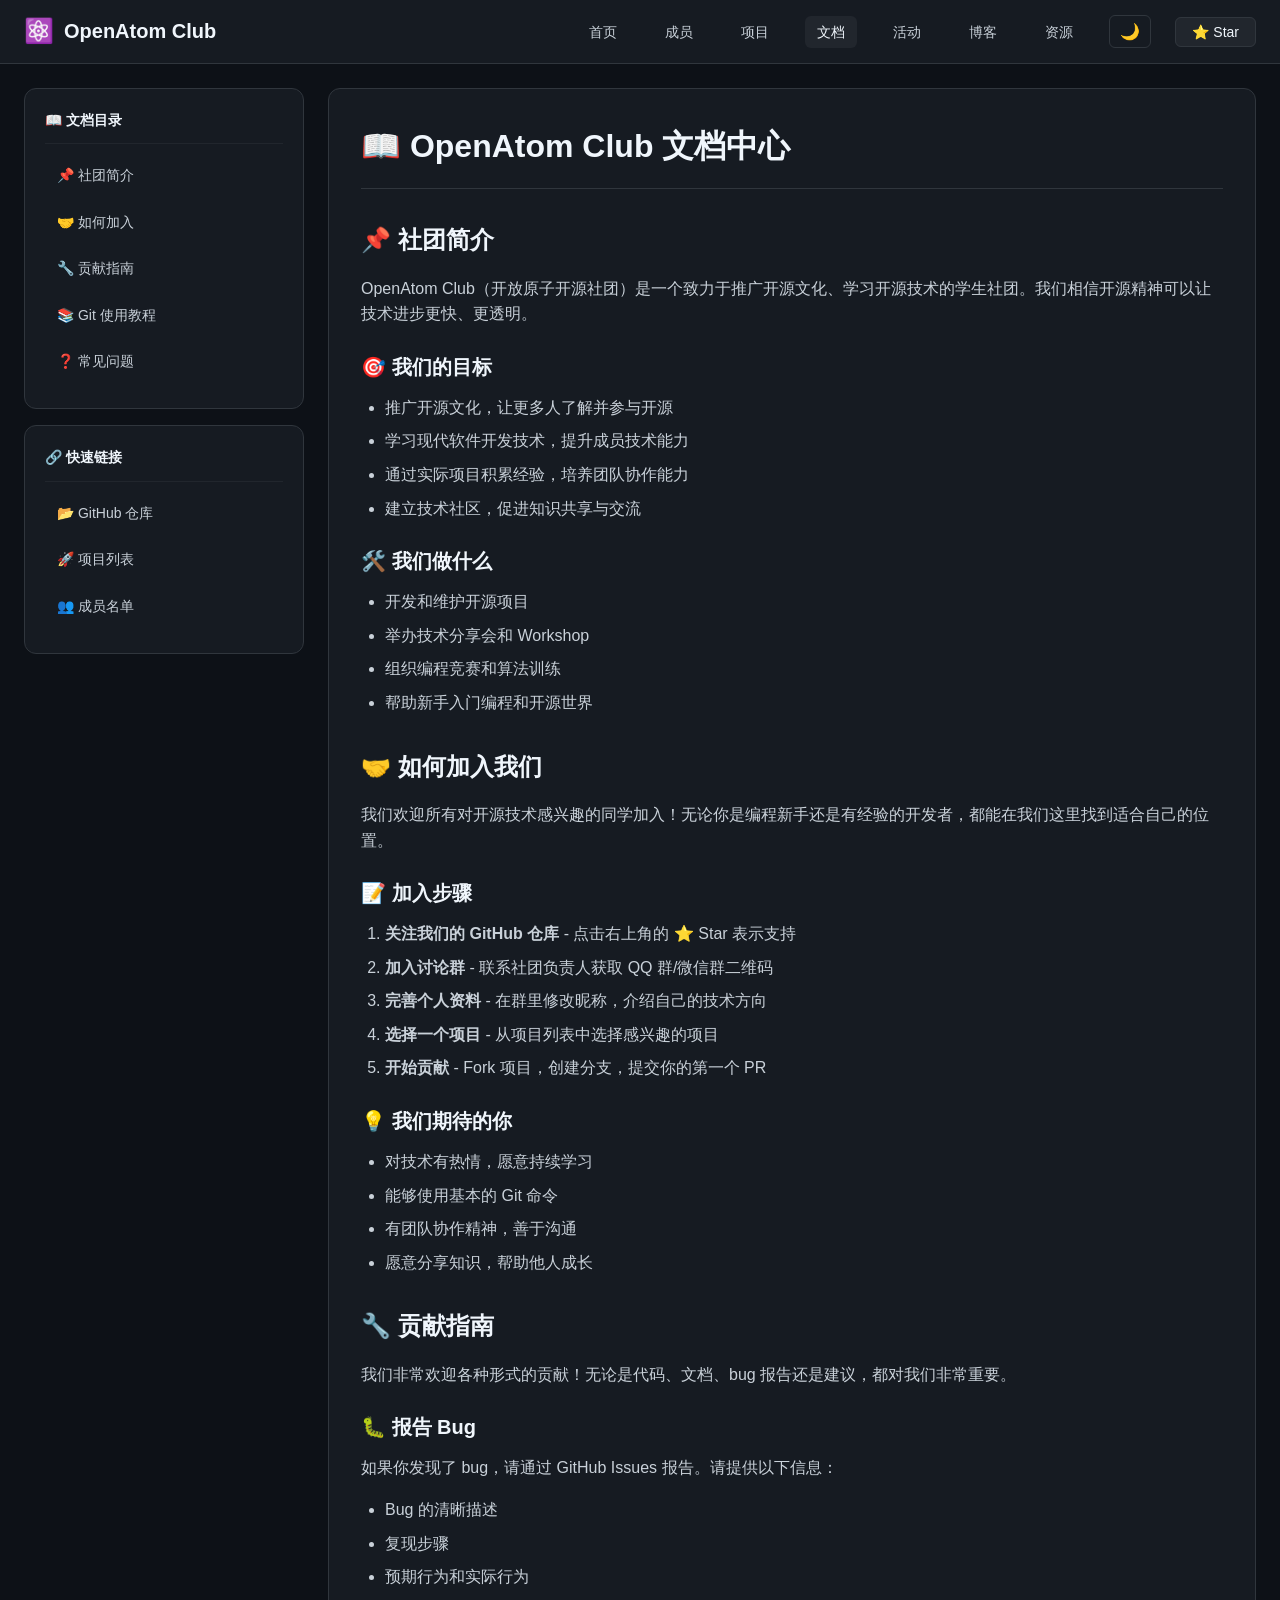
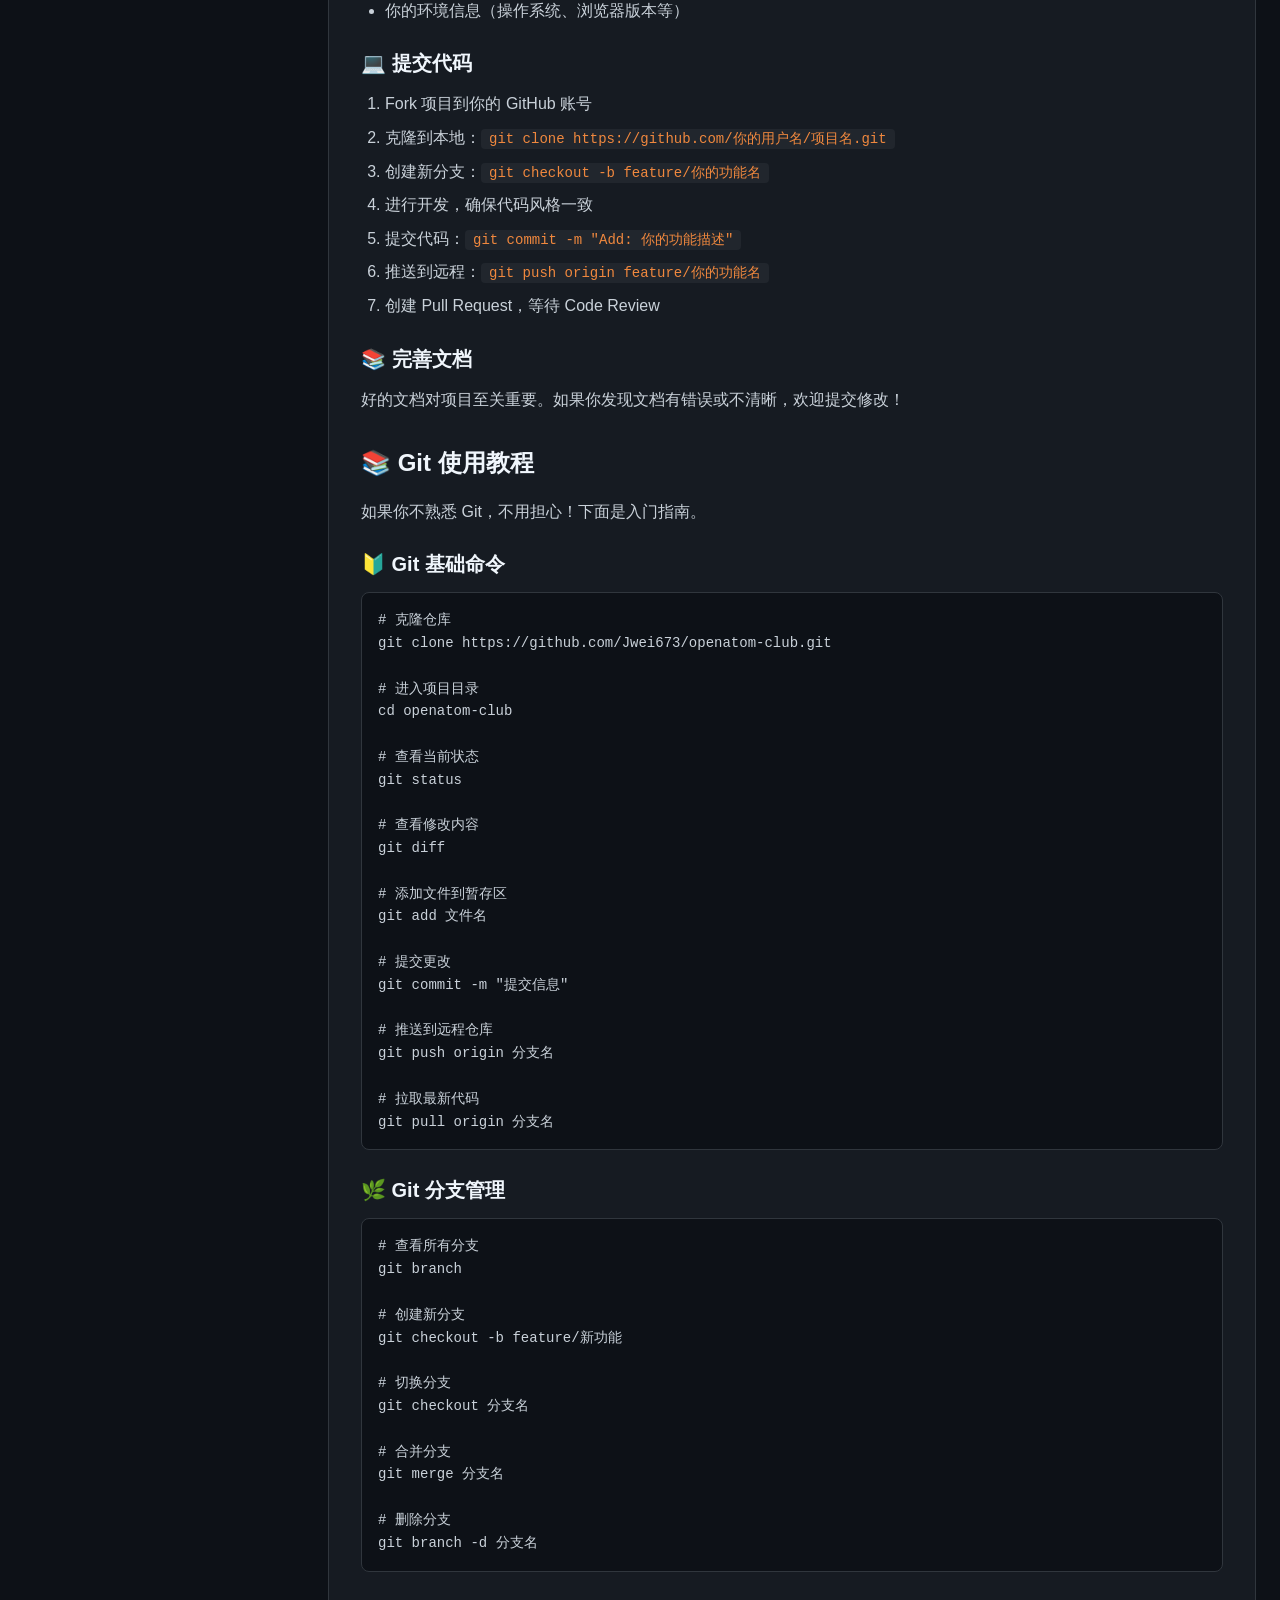
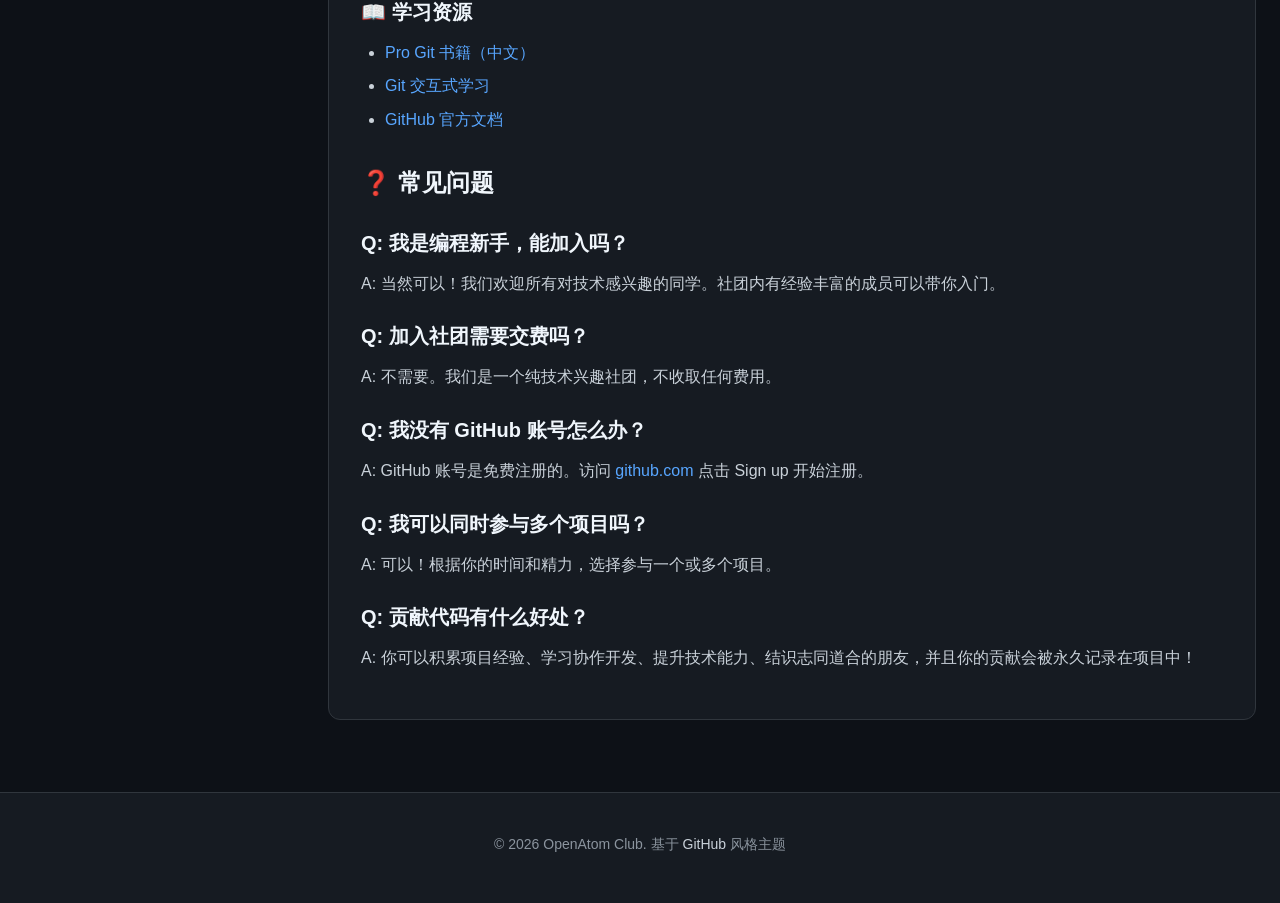
==== docs/index.html @ 9527b07a "feat: add resources page + site-wide interactions - resources.html: dev tools, learning paths, books" ====
<!DOCTYPE html>
<html lang="zh-CN">
<head>
    <meta charset="UTF-8">
    <meta name="viewport" content="width=device-width, initial-scale=1.0">
    <title>文档中心 - OpenAtom Club</title>
    <link rel="stylesheet" href="../style.css">
</head>
<body>
    <!-- ========== 顶部导航栏 ========== -->
    <nav class="navbar">
        <div class="nav-container">
            <a href="../index.html" class="nav-logo">
                <span class="logo-icon">⚛️</span>
                <span class="logo-text">OpenAtom Club</span>
            </a>
            <ul class="nav-links">
                <li><a href="../index.html" class="nav-link">首页</a></li>
                <li><a href="../members.html" class="nav-link">成员</a></li>
                <li><a href="../projects.html" class="nav-link">项目</a></li>
                <li><a href="../docs/index.html" class="nav-link active">文档</a></li>
                <li><a href="../events.html" class="nav-link">活动</a></li>
                <li><a href="../blog.html" class="nav-link">博客</a></li>
                <li><a href="../resources.html" class="nav-link">资源</a></li>
                <li><button class="theme-toggle" onclick="toggleTheme()" title="切换主题">🌙</button></li>
                <li><a href="https://github.com/Jwei673/openatom-club" target="_blank" class="nav-btn">⭐ Star</a></li>
            </ul>
        </div>
    </nav>

    <!-- ========== 主体布局 ========== -->
    <div class="main-layout">
        <!-- 左侧边栏 -->
        <aside class="sidebar">
            <div class="sidebar-card">
                <h3>📖 文档目录</h3>
                <ul class="quick-links">
                    <li><a href="#intro">📌 社团简介</a></li>
                    <li><a href="#join">🤝 如何加入</a></li>
                    <li><a href="#contribute">🔧 贡献指南</a></li>
                    <li><a href="#git">📚 Git 使用教程</a></li>
                    <li><a href="#faq">❓ 常见问题</a></li>
                </ul>
            </div>
            <div class="sidebar-card">
                <h3>🔗 快速链接</h3>
                <ul class="quick-links">
                    <li><a href="https://github.com/Jwei673/openatom-club" target="_blank">📂 GitHub 仓库</a></li>
                    <li><a href="../projects.html">🚀 项目列表</a></li>
                    <li><a href="../members.html">👥 成员名单</a></li>
                </ul>
            </div>
        </aside>

        <!-- 右侧主内容 -->
        <main class="content">
            <div class="doc-content">
                <h1>📖 OpenAtom Club 文档中心</h1>

                <!-- 社团简介 -->
                <section id="intro">
                    <h2>📌 社团简介</h2>
                    <p>OpenAtom Club（开放原子开源社团）是一个致力于推广开源文化、学习开源技术的学生社团。我们相信开源精神可以让技术进步更快、更透明。</p>
                    <h3>🎯 我们的目标</h3>
                    <ul>
                        <li>推广开源文化，让更多人了解并参与开源</li>
                        <li>学习现代软件开发技术，提升成员技术能力</li>
                        <li>通过实际项目积累经验，培养团队协作能力</li>
                        <li>建立技术社区，促进知识共享与交流</li>
                    </ul>
                    <h3>🛠️ 我们做什么</h3>
                    <ul>
                        <li>开发和维护开源项目</li>
                        <li>举办技术分享会和 Workshop</li>
                        <li>组织编程竞赛和算法训练</li>
                        <li>帮助新手入门编程和开源世界</li>
                    </ul>
                </section>

                <!-- 如何加入 -->
                <section id="join">
                    <h2>🤝 如何加入我们</h2>
                    <p>我们欢迎所有对开源技术感兴趣的同学加入！无论你是编程新手还是有经验的开发者，都能在我们这里找到适合自己的位置。</p>
                    <h3>📝 加入步骤</h3>
                    <ol>
                        <li><strong>关注我们的 GitHub 仓库</strong> - 点击右上角的 ⭐ Star 表示支持</li>
                        <li><strong>加入讨论群</strong> - 联系社团负责人获取 QQ 群/微信群二维码</li>
                        <li><strong>完善个人资料</strong> - 在群里修改昵称，介绍自己的技术方向</li>
                        <li><strong>选择一个项目</strong> - 从项目列表中选择感兴趣的项目</li>
                        <li><strong>开始贡献</strong> - Fork 项目，创建分支，提交你的第一个 PR</li>
                    </ol>
                    <h3>💡 我们期待的你</h3>
                    <ul>
                        <li>对技术有热情，愿意持续学习</li>
                        <li>能够使用基本的 Git 命令</li>
                        <li>有团队协作精神，善于沟通</li>
                        <li>愿意分享知识，帮助他人成长</li>
                    </ul>
                </section>

                <!-- 贡献指南 -->
                <section id="contribute">
                    <h2>🔧 贡献指南</h2>
                    <p>我们非常欢迎各种形式的贡献！无论是代码、文档、bug 报告还是建议，都对我们非常重要。</p>
                    <h3>🐛 报告 Bug</h3>
                    <p>如果你发现了 bug，请通过 GitHub Issues 报告。请提供以下信息：</p>
                    <ul>
                        <li>Bug 的清晰描述</li>
                        <li>复现步骤</li>
                        <li>预期行为和实际行为</li>
                        <li>你的环境信息（操作系统、浏览器版本等）</li>
                    </ul>
                    <h3>💻 提交代码</h3>
                    <ol>
                        <li>Fork 项目到你的 GitHub 账号</li>
                        <li>克隆到本地：<code>git clone https://github.com/你的用户名/项目名.git</code></li>
                        <li>创建新分支：<code>git checkout -b feature/你的功能名</code></li>
                        <li>进行开发，确保代码风格一致</li>
                        <li>提交代码：<code>git commit -m "Add: 你的功能描述"</code></li>
                        <li>推送到远程：<code>git push origin feature/你的功能名</code></li>
                        <li>创建 Pull Request，等待 Code Review</li>
                    </ol>
                    <h3>📚 完善文档</h3>
                    <p>好的文档对项目至关重要。如果你发现文档有错误或不清晰，欢迎提交修改！</p>
                </section>

                <!-- Git 使用教程 -->
                <section id="git">
                    <h2>📚 Git 使用教程</h2>
                    <p>如果你不熟悉 Git，不用担心！下面是入门指南。</p>
                    <h3>🔰 Git 基础命令</h3>
                    <pre><code># 克隆仓库
git clone https://github.com/Jwei673/openatom-club.git

# 进入项目目录
cd openatom-club

# 查看当前状态
git status

# 查看修改内容
git diff

# 添加文件到暂存区
git add 文件名

# 提交更改
git commit -m "提交信息"

# 推送到远程仓库
git push origin 分支名

# 拉取最新代码
git pull origin 分支名</code></pre>
                    <h3>🌿 Git 分支管理</h3>
                    <pre><code># 查看所有分支
git branch

# 创建新分支
git checkout -b feature/新功能

# 切换分支
git checkout 分支名

# 合并分支
git merge 分支名

# 删除分支
git branch -d 分支名</code></pre>
                    <h3>📖 学习资源</h3>
                    <ul>
                        <li><a href="https://git-scm.com/book/zh/v2" target="_blank">Pro Git 书籍（中文）</a></li>
                        <li><a href="https://learngitbranching.js.org/" target="_blank">Git 交互式学习</a></li>
                        <li><a href="https://github.com" target="_blank">GitHub 官方文档</a></li>
                    </ul>
                </section>

                <!-- 常见问题 -->
                <section id="faq">
                    <h2>❓ 常见问题</h2>
                    <h3>Q: 我是编程新手，能加入吗？</h3>
                    <p>A: 当然可以！我们欢迎所有对技术感兴趣的同学。社团内有经验丰富的成员可以带你入门。</p>
                    <h3>Q: 加入社团需要交费吗？</h3>
                    <p>A: 不需要。我们是一个纯技术兴趣社团，不收取任何费用。</p>
                    <h3>Q: 我没有 GitHub 账号怎么办？</h3>
                    <p>A: GitHub 账号是免费注册的。访问 <a href="https://github.com" target="_blank">github.com</a> 点击 Sign up 开始注册。</p>
                    <h3>Q: 我可以同时参与多个项目吗？</h3>
                    <p>A: 可以！根据你的时间和精力，选择参与一个或多个项目。</p>
                    <h3>Q: 贡献代码有什么好处？</h3>
                    <p>A: 你可以积累项目经验、学习协作开发、提升技术能力、结识志同道合的朋友，并且你的贡献会被永久记录在项目中！</p>
                </section>
            </div>
        </main>
    </div>

    <!-- 页脚 -->
    <footer class="footer">
        <div class="footer-content">
            <p>&copy; 2026 OpenAtom Club. 基于 <a href="https://github.com" target="_blank">GitHub</a> 风格主题</p>
        </div>
    </footer>

    <!-- 共享脚本 -->
    <script src="shared.js"></script>

    <!-- 全站搜索弹窗 -->
    <div class="search-overlay" id="searchOverlay" onclick="if(event.target.id==='searchOverlay'){closeSearch()}">
        <div class="search-modal" onclick="event.stopPropagation()">
            <input class="search-modal-input" type="text" placeholder="搜索页面..." id="searchInput" autocomplete="off">
            <div class="search-results" id="searchResults">
                <div class="search-empty">输入关键词开始搜索...</div>
            </div>
            <div class="search-modal-footer">
                <span><kbd>↑</kbd><kbd>↓</kbd> 导航</span>
                <span><kbd>Enter</kbd> 跳转</span>
                <span><kbd>Esc</kbd> 关闭</span>
            </div>
        </div>
    </div>

    <!-- 回到顶部 -->
    <button class="back-to-top" id="backToTop" onclick="scrollToTop()">⬆</button>

    <!-- 搜索功能 -->
    <script>
    (function(){
        var searchData=[
            {title:"首页",desc:"OpenAtom Club 官方网站首页",icon:"🏠",url:"index.html"},
            {title:"成员",desc:"社团核心成员与活跃成员列表",icon:"👥",url:"members.html"},
            {title:"项目",desc:"社团正在开发的项目展示",icon:"🚀",url:"projects.html"},
            {title:"文档",desc:"社团介绍、Git 教程、常见问题",icon:"📄",url:"docs/index.html"},
            {title:"活动",desc:"即将举办的活动与往期回顾",icon:"📅",url:"events.html"},
            {title:"博客",desc:"技术文章、教程与经验分享",icon:"📝",url:"blog.html"},
            {title:"资源中心",desc:"开发工具、学习路线、书籍推荐",icon:"🎓",url:"resources.html"},
        ];
        var si=document.getElementById("searchInput");
        var sr=document.getElementById("searchResults");
        var sel=-1;
        if(si){
            si.addEventListener("input",function(){
                var kw=this.value.trim().toLowerCase();
                sel=-1;
                if(!kw){sr.innerHTML='<div class="search-empty">输入关键词开始搜索...</div>';return;}
                var filt=searchData.filter(function(i){return i.title.toLowerCase().includes(kw)||i.desc.toLowerCase().includes(kw);});
                if(!filt.length){sr.innerHTML='<div class="search-empty">没有找到相关结果</div>';return;}
                sr.innerHTML=filt.map(function(item){
                    return '<div class="search-result-item" onclick="location.href=\''+item.url+'\'">'+
                        '<span class="search-result-icon">'+item.icon+'</span>'+
                        '<div class="search-result-info"><h4>'+item.title+'</h4><p>'+item.desc+'</p></div></div>';
                }).join("");
            });
            si.addEventListener("keydown",function(e){
                var items=sr.querySelectorAll(".search-result-item");
                if(e.key==="ArrowDown"){sel=Math.min(sel+1,items.length-1);updateSel(items);e.preventDefault();}
                else if(e.key==="ArrowUp"){sel=Math.max(sel-1,-1);updateSel(items);e.preventDefault();}
                else if(e.key==="Enter"&&sel>=0){items[sel].click();}
                else if(e.key==="Escape"){closeSearch();}
            });
        }
        function updateSel(items){items.forEach(function(el,i){el.classList.toggle("selected",i===sel);});if(sel>=0)items[sel].scrollIntoView({block:"nearest"});}
        document.addEventListener("keydown",function(e){
            if((e.ctrlKey||e.metaKey)&&e.key==="k"){e.preventDefault();openSearch();}
        });
        window.openSearch=function(){document.getElementById("searchOverlay").classList.add("active");document.getElementById("searchInput").focus();};
        window.closeSearch=function(){
            var ov=document.getElementById("searchOverlay");
            if(ov)ov.classList.remove("active");
            var inp=document.getElementById("searchInput");
            if(inp)inp.value="";
            var res=document.getElementById("searchResults");
            if(res)res.innerHTML='<div class="search-empty">输入关键词开始搜索...</div>';
            sel=-1;
        };
    })();
    </script>

</body>
</html>
---- style.css ----
/* ========================================
   OpenAtom Club - GitHub Dark Theme
   颜色参考 GitHub 深色模式
   ======================================== */

/* ========== CSS 变量定义 ========== */
:root {
    /* GitHub 深色主题主色 */
    --bg-primary: #0d1117;      /* 主背景 */
    --bg-secondary: #161b22;    /* 次背景 */
    --bg-tertiary: #21262d;     /* 第三层背景 */
    --bg-hover: #30363d;        /* 悬停背景 */

    /* 文字颜色 */
    --text-primary: #f0f6fc;    /* 主文字 */
    --text-secondary: #c9d1d9;  /* 次文字 */
    --text-muted: #8b949e;      /* 弱化文字 */

    /* 边框 */
    --border-primary: #30363d;
    --border-secondary: #21262d;

    /* 强调色 */
    --accent-green: #238636;    /* GitHub 绿色按钮 */
    --accent-green-hover: #2ea043;
    --accent-blue: #58a6ff;     /* 链接蓝 */
    --accent-blue-hover: #79c0ff;
    --accent-purple: #a371f7;
    --accent-orange: #f0883e;

    /* 悬停边框色（修复 feature-card hover 未定义问题） */
    --border-hover: #58a6ff;

    /* 布局 */
    --sidebar-width: 280px;
    --navbar-height: 64px;
    --content-max-width: 1280px;
}

/* ========== 基础重置 ========== */
* {
    margin: 0;
    padding: 0;
    box-sizing: border-box;
}

body {
    font-family: -apple-system, BlinkMacSystemFont, 'Segoe UI', 'Noto Sans', Helvetica, Arial, sans-serif;
    background-color: var(--bg-primary);
    color: var(--text-primary);
    line-height: 1.6;
    min-height: 100vh;
}

a {
    color: var(--accent-blue);
    text-decoration: none;
    transition: color 0.2s;
}

a:hover {
    color: var(--accent-blue-hover);
    text-decoration: underline;
}

/* ========== 顶部导航栏 ========== */
.navbar {
    position: fixed;
    top: 0;
    left: 0;
    right: 0;
    height: var(--navbar-height);
    background-color: var(--bg-secondary);
    border-bottom: 1px solid var(--border-primary);
    z-index: 1000;
}

.nav-container {
    max-width: var(--content-max-width);
    margin: 0 auto;
    padding: 0 24px;
    height: 100%;
    display: flex;
    align-items: center;
    justify-content: space-between;
}

.nav-logo {
    display: flex;
    align-items: center;
    gap: 10px;
    font-size: 1.25rem;
    font-weight: 600;
    color: var(--text-primary);
}

.nav-logo:hover {
    text-decoration: none;
    color: var(--text-primary);
}

.logo-icon {
    font-size: 1.5rem;
}

.nav-links {
    display: flex;
    align-items: center;
    gap: 24px;
    list-style: none;
}

.nav-link {
    color: var(--text-secondary);
    font-size: 0.875rem;
    font-weight: 500;
    padding: 8px 12px;
    border-radius: 6px;
    transition: all 0.2s;
}

.nav-link:hover {
    color: var(--text-primary);
    background-color: var(--bg-hover);
    text-decoration: none;
}

.nav-link.active {
    color: var(--text-primary);
    background-color: var(--bg-tertiary);
}

.nav-btn {
    background-color: var(--bg-tertiary);
    color: var(--text-primary);
    padding: 6px 16px;
    border-radius: 6px;
    font-size: 0.875rem;
    font-weight: 500;
    border: 1px solid var(--border-primary);
    transition: all 0.2s;
}

.nav-btn:hover {
    background-color: var(--bg-hover);
    text-decoration: none;
    color: var(--text-primary);
}

/* ========== 主体布局 ========== */
.main-layout {
    display: flex;
    max-width: var(--content-max-width);
    margin: 0 auto;
    padding: calc(var(--navbar-height) + 24px) 24px 24px;
    gap: 24px;
}

/* ========== 左侧边栏 ========== */
.sidebar {
    width: var(--sidebar-width);
    flex-shrink: 0;
    position: sticky;
    top: calc(var(--navbar-height) + 24px);
    height: fit-content;
}

.sidebar-card {
    background-color: var(--bg-secondary);
    border: 1px solid var(--border-primary);
    border-radius: 12px;
    padding: 20px;
    margin-bottom: 16px;
}

.sidebar-card h3 {
    font-size: 0.875rem;
    font-weight: 600;
    color: var(--text-primary);
    margin-bottom: 12px;
    padding-bottom: 12px;
    border-bottom: 1px solid var(--border-secondary);
}

.sidebar-card p {
    font-size: 0.875rem;
    color: var(--text-secondary);
    line-height: 1.6;
}

.quick-links {
    list-style: none;
}

.quick-links li {
    margin-bottom: 8px;
}

.quick-links a {
    display: block;
    padding: 8px 12px;
    border-radius: 6px;
    color: var(--text-secondary);
    font-size: 0.875rem;
    transition: all 0.2s;
}

.quick-links a:hover {
    background-color: var(--bg-tertiary);
    color: var(--text-primary);
    text-decoration: none;
}

.stats-card .stat-item {
    display: flex;
    align-items: center;
    justify-content: space-between;
    padding: 12px 0;
    border-bottom: 1px solid var(--border-secondary);
}

.stats-card .stat-item:last-child {
    border-bottom: none;
}

.stat-number {
    font-size: 1.25rem;
    font-weight: 700;
    color: var(--accent-blue);
}

.stat-label {
    font-size: 0.875rem;
    color: var(--text-muted);
}

/* ========== 右侧主内容区 ========== */
.content {
    flex: 1;
    min-width: 0;
}

/* ========== Hero 区域 ========== */
.hero {
    background: linear-gradient(135deg, var(--bg-secondary) 0%, var(--bg-tertiary) 100%);
    border: 1px solid var(--border-primary);
    border-radius: 16px;
    padding: 48px;
    text-align: center;
    margin-bottom: 32px;
}

.hero-title {
    font-size: 3rem;
    font-weight: 700;
    margin-bottom: 16px;
    display: flex;
    align-items: center;
    justify-content: center;
    gap: 16px;
}

.hero-icon {
    font-size: 3.5rem;
}

.hero-subtitle {
    font-size: 1.25rem;
    color: var(--accent-blue);
    font-weight: 500;
    margin-bottom: 16px;
}

.hero-desc {
    font-size: 1rem;
    color: var(--text-secondary);
    max-width: 600px;
    margin: 0 auto 32px;
}

.hero-actions {
    display: flex;
    gap: 16px;
    justify-content: center;
    flex-wrap: wrap;
}

/* ========== 按钮样式 ========== */
.btn {
    display: inline-flex;
    align-items: center;
    gap: 8px;
    padding: 12px 24px;
    border-radius: 8px;
    font-size: 0.875rem;
    font-weight: 600;
    transition: all 0.2s;
    border: none;
    cursor: pointer;
}

.btn-primary {
    background-color: var(--accent-green);
    color: white;
}

.btn-primary:hover {
    background-color: var(--accent-green-hover);
    text-decoration: none;
    color: white;
}

.btn-secondary {
    background-color: var(--bg-tertiary);
    color: var(--text-primary);
    border: 1px solid var(--border-primary);
}

.btn-secondary:hover {
    background-color: var(--bg-hover);
    text-decoration: none;
    color: var(--text-primary);
}

/* ========== 区域标题 ========== */
.section-title {
    font-size: 1.5rem;
    font-weight: 600;
    margin-bottom: 24px;
    padding-bottom: 16px;
    border-bottom: 1px solid var(--border-primary);
}

/* ========== 特色卡片网格 ========== */
.features {
    margin-bottom: 48px;
}

.feature-grid {
    display: grid;
    grid-template-columns: repeat(auto-fit, minmax(260px, 1fr));
    gap: 20px;
}

.feature-card {
    background-color: var(--bg-secondary);
    border: 1px solid var(--border-primary);
    border-radius: 12px;
    padding: 24px;
    transition: all 0.2s;
}

.feature-card:hover {
    border-color: var(--border-hover);
    transform: translateY(-2px);
}

.feature-icon {
    font-size: 2.5rem;
    margin-bottom: 16px;
}

.feature-card h3 {
    font-size: 1.125rem;
    font-weight: 600;
    margin-bottom: 12px;
    color: var(--text-primary);
}

.feature-card p {
    font-size: 0.875rem;
    color: var(--text-secondary);
    line-height: 1.6;
}

/* ========== 时间线 ========== */
.updates {
    margin-bottom: 48px;
}

.timeline {
    position: relative;
}

.timeline::before {
    content: '';
    position: absolute;
    left: 8px;
    top: 0;
    bottom: 0;
    width: 2px;
    background-color: var(--border-primary);
}

.timeline-item {
    display: flex;
    gap: 20px;
    padding: 20px 0;
    position: relative;
}

.timeline-dot {
    width: 18px;
    height: 18px;
    border-radius: 50%;
    background-color: var(--accent-green);
    border: 3px solid var(--bg-primary);
    flex-shrink: 0;
    position: relative;
    z-index: 1;
}

.timeline-content {
    flex: 1;
    background-color: var(--bg-secondary);
    border: 1px solid var(--border-primary);
    border-radius: 12px;
    padding: 20px;
}

.timeline-date {
    font-size: 0.75rem;
    color: var(--text-muted);
    font-weight: 500;
    text-transform: uppercase;
    letter-spacing: 0.5px;
}

.timeline-content h4 {
    font-size: 1rem;
    font-weight: 600;
    margin: 8px 0;
    color: var(--text-primary);
}

.timeline-content p {
    font-size: 0.875rem;
    color: var(--text-secondary);
}

/* ========== 联系方式 ========== */
.contact {
    margin-bottom: 48px;
}

.contact-grid {
    display: grid;
    grid-template-columns: repeat(auto-fit, minmax(200px, 1fr));
    gap: 20px;
}

.contact-card {
    background-color: var(--bg-secondary);
    border: 1px solid var(--border-primary);
    border-radius: 12px;
    padding: 24px;
    text-align: center;
}

.contact-card h4 {
    font-size: 1rem;
    font-weight: 600;
    margin-bottom: 8px;
    color: var(--text-primary);
}

.contact-card p {
    font-size: 0.875rem;
    color: var(--text-secondary);
}

/* ========== 页脚 ========== */
.footer {
    background-color: var(--bg-secondary);
    border-top: 1px solid var(--border-primary);
    padding: 40px 24px;
    margin-top: 48px;
}

.footer-content {
    max-width: var(--content-max-width);
    margin: 0 auto;
    text-align: center;
}

.footer-content p {
    font-size: 0.875rem;
    color: var(--text-muted);
    margin-bottom: 8px;
}

.footer-content a {
    color: var(--text-secondary);
}

.footer-content a:hover {
    color: var(--accent-blue);
}

/* ========== 成员页面样式 ========== */
.members-grid {
    display: grid;
    grid-template-columns: repeat(auto-fill, minmax(280px, 1fr));
    gap: 20px;
}

.member-card {
    background-color: var(--bg-secondary);
    border: 1px solid var(--border-primary);
    border-radius: 12px;
    padding: 24px;
    display: flex;
    align-items: center;
    gap: 16px;
    transition: all 0.2s;
}

.member-card:hover {
    border-color: var(--accent-blue);
}

.member-avatar {
    width: 64px;
    height: 64px;
    border-radius: 50%;
    background: linear-gradient(135deg, var(--accent-blue), var(--accent-purple));
    display: flex;
    align-items: center;
    justify-content: center;
    font-size: 1.5rem;
    font-weight: 700;
    color: white;
    flex-shrink: 0;
}

.member-info h4 {
    font-size: 1rem;
    font-weight: 600;
    margin-bottom: 4px;
}

.member-role {
    font-size: 0.875rem;
    color: var(--accent-green);
    font-weight: 500;
    margin-bottom: 4px;
}

.member-bio {
    font-size: 0.8125rem;
    color: var(--text-muted);
}

/* ========== 项目页面样式 ========== */
.projects-list {
    display: flex;
    flex-direction: column;
    gap: 20px;
}

.project-card {
    background-color: var(--bg-secondary);
    border: 1px solid var(--border-primary);
    border-radius: 12px;
    padding: 24px;
    transition: all 0.2s;
}

.project-card:hover {
    border-color: var(--accent-blue);
}

.project-header {
    display: flex;
    align-items: flex-start;
    justify-content: space-between;
    margin-bottom: 12px;
}

.project-title {
    font-size: 1.25rem;
    font-weight: 600;
    color: var(--accent-blue);
}

.project-title:hover {
    text-decoration: underline;
}

.project-stats {
    display: flex;
    gap: 16px;
    font-size: 0.8125rem;
    color: var(--text-muted);
}

.project-stat {
    display: flex;
    align-items: center;
    gap: 4px;
}

.project-desc {
    font-size: 0.875rem;
    color: var(--text-secondary);
    margin-bottom: 16px;
}

.project-tags {
    display: flex;
    flex-wrap: wrap;
    gap: 8px;
}

.project-tag {
    background-color: var(--bg-tertiary);
    color: var(--accent-blue);
    padding: 4px 12px;
    border-radius: 20px;
    font-size: 0.75rem;
    font-weight: 500;
}

/* ========== 文档页面样式 ========== */
.doc-content {
    background-color: var(--bg-secondary);
    border: 1px solid var(--border-primary);
    border-radius: 12px;
    padding: 32px;
}

.doc-content h1 {
    font-size: 2rem;
    font-weight: 700;
    margin-bottom: 24px;
    padding-bottom: 16px;
    border-bottom: 1px solid var(--border-primary);
}

.doc-content h2 {
    font-size: 1.5rem;
    font-weight: 600;
    margin: 32px 0 16px;
    color: var(--text-primary);
}

.doc-content h3 {
    font-size: 1.25rem;
    font-weight: 600;
    margin: 24px 0 12px;
    color: var(--text-primary);
}

.doc-content p {
    margin-bottom: 16px;
    color: var(--text-secondary);
}

.doc-content ul,
.doc-content ol {
    margin-bottom: 16px;
    padding-left: 24px;
}

.doc-content li {
    margin-bottom: 8px;
    color: var(--text-secondary);
}

.doc-content code {
    background-color: var(--bg-tertiary);
    padding: 2px 8px;
    border-radius: 4px;
    font-family: 'SF Mono', Monaco, monospace;
    font-size: 0.875rem;
    color: var(--accent-orange);
}

.doc-content pre {
    background-color: var(--bg-primary);
    border: 1px solid var(--border-primary);
    border-radius: 8px;
    padding: 16px;
    overflow-x: auto;
    margin-bottom: 16px;
}

.doc-content pre code {
    background: none;
    padding: 0;
    color: var(--text-secondary);
}

/* ========== 响应式设计 ========== */
@media (max-width: 1024px) {
    .main-layout {
        flex-direction: column;
    }

    .sidebar {
        width: 100%;
        position: static;
        order: 2;
    }

    .content {
        order: 1;
    }

    .hero-title {
        font-size: 2rem;
    }

    .hero-icon {
        font-size: 2.5rem;
    }
}

@media (max-width: 768px) {
    .nav-links {
        display: none;
    }

    .hero {
        padding: 32px 24px;
    }

    .hero-title {
        font-size: 1.5rem;
        flex-direction: column;
        gap: 8px;
    }

    .feature-grid {
        grid-template-columns: 1fr;
    }

    .members-grid {
        grid-template-columns: 1fr;
    }
}

/* ========================================
   亮色主题（GitHub Light）
   配合 body.light 类切换
   ======================================== */
body.light {
    --bg-primary: #ffffff;
    --bg-secondary: #f6f8fa;
    --bg-tertiary: #eaeef2;
    --bg-hover: #d0d7de;
    --text-primary: #1f2328;
    --text-secondary: #656d76;
    --text-muted: #8b949e;
    --border-primary: #d0d7de;
    --border-secondary: #eaeef2;
    --accent-green: #1a7f37;
    --accent-green-hover: #2da44e;
    --accent-blue: #0969da;
    --accent-blue-hover: #0550ae;
    --accent-purple: #8250df;
    --accent-orange: #bc4c00;
    --border-hover: #0969da;
}

/* ========================================
   主题切换按钮
   ======================================== */
.theme-toggle {
    background: none;
    border: 1px solid var(--border-primary);
    border-radius: 6px;
    padding: 6px 10px;
    cursor: pointer;
    font-size: 1rem;
    color: var(--text-secondary);
    transition: all 0.2s;
    display: flex;
    align-items: center;
    justify-content: center;
}
.theme-toggle:hover {
    background: var(--bg-tertiary);
    color: var(--text-primary);
}

/* ========================================
   回到顶部按钮
   ======================================== */
.back-to-top {
    position: fixed;
    bottom: 32px;
    right: 32px;
    width: 44px;
    height: 44px;
    background: var(--bg-secondary);
    border: 1px solid var(--border-primary);
    border-radius: 50%;
    display: flex;
    align-items: center;
    justify-content: center;
    font-size: 1.25rem;
    cursor: pointer;
    opacity: 0;
    visibility: hidden;
    transition: all 0.3s;
    z-index: 999;
    box-shadow: 0 4px 12px rgba(0,0,0,0.3);
}
.back-to-top.visible {
    opacity: 1;
    visibility: visible;
}
.back-to-top:hover {
    background: var(--accent-green);
    border-color: var(--accent-green);
    transform: translateY(-2px);
}

/* ========================================
   全站搜索弹窗（Ctrl+K）
   ======================================== */
.search-overlay {
    position: fixed;
    top: 0; left: 0; right: 0; bottom: 0;
    background: rgba(0,0,0,0.6);
    display: flex;
    align-items: flex-start;
    justify-content: center;
    padding-top: 15vh;
    z-index: 10000;
    opacity: 0;
    visibility: hidden;
    transition: all 0.2s;
}
.search-overlay.active {
    opacity: 1;
    visibility: visible;
}
.search-modal {
    background: var(--bg-secondary);
    border: 1px solid var(--border-primary);
    border-radius: 12px;
    width: 560px;
    max-width: 90vw;
    overflow: hidden;
    box-shadow: 0 16px 48px rgba(0,0,0,0.4);
}
.search-modal-input {
    width: 100%;
    padding: 16px 20px;
    border: none;
    border-bottom: 1px solid var(--border-primary);
    background: var(--bg-secondary);
    color: var(--text-primary);
    font-size: 1rem;
    outline: none;
}
.search-modal-input::placeholder {
    color: var(--text-muted);
}
.search-results {
    max-height: 360px;
    overflow-y: auto;
}
.search-result-item {
    padding: 12px 20px;
    cursor: pointer;
    transition: background 0.15s;
    display: flex;
    align-items: center;
    gap: 12px;
}
.search-result-item:hover,
.search-result-item.selected {
    background: var(--bg-tertiary);
}
.search-result-icon {
    font-size: 1.2rem;
    flex-shrink: 0;
}
.search-result-info h4 {
    font-size: 0.875rem;
    font-weight: 600;
    color: var(--text-primary);
}
.search-result-info p {
    font-size: 0.75rem;
    color: var(--text-muted);
    margin-top: 2px;
}
.search-empty {
    padding: 32px;
    text-align: center;
    color: var(--text-muted);
    font-size: 0.875rem;
}
.search-modal-footer {
    padding: 10px 20px;
    border-top: 1px solid var(--border-primary);
    display: flex;
    gap: 16px;
    font-size: 0.75rem;
    color: var(--text-muted);
}
.search-modal-footer kbd {
    background: var(--bg-tertiary);
    border: 1px solid var(--border-primary);
    border-radius: 4px;
    padding: 1px 6px;
    font-family: monospace;
    font-size: 0.7rem;
}

/* ========================================
   资源页面专用样式
   ======================================== */
.resource-grid {
    display: grid;
    grid-template-columns: repeat(auto-fill, minmax(300px, 1fr));
    gap: 20px;
    margin-bottom: 48px;
}
.resource-card {
    background: var(--bg-secondary);
    border: 1px solid var(--border-primary);
    border-radius: 12px;
    padding: 24px;
    transition: all 0.2s;
}
.resource-card:hover {
    border-color: var(--accent-blue);
    transform: translateY(-2px);
}
.resource-card-header {
    display: flex;
    align-items: center;
    gap: 12px;
    margin-bottom: 16px;
}
.resource-icon {
    font-size: 2rem;
}
.resource-card h3 {
    font-size: 1rem;
    font-weight: 600;
    color: var(--text-primary);
}
.resource-list {
    list-style: none;
}
.resource-list li {
    padding: 8px 0;
    border-bottom: 1px solid var(--border-secondary);
    font-size: 0.875rem;
    display: flex;
    align-items: center;
    gap: 8px;
}
.resource-list li:last-child {
    border-bottom: none;
}
.resource-list a {
    color: var(--accent-blue);
    font-size: 0.875rem;
}
.resource-list a:hover {
    text-decoration: underline;
}
.book-item {
    display: flex;
    align-items: flex-start;
    gap: 12px;
    padding: 12px 0;
    border-bottom: 1px solid var(--border-secondary);
}
.book-item:last-child {
    border-bottom: none;
}
.book-cover {
    width: 48px;
    height: 64px;
    background: var(--bg-tertiary);
    border-radius: 4px;
    display: flex;
    align-items: center;
    justify-content: center;
    font-size: 1.5rem;
    flex-shrink: 0;
}
.book-info h4 {
    font-size: 0.875rem;
    font-weight: 600;
    margin-bottom: 4px;
}
.book-info p {
    font-size: 0.75rem;
    color: var(--text-muted);
}
.book-badge {
    display: inline-block;
    padding: 2px 8px;
    background: rgba(35,134,54,0.15);
    border: 1px solid rgba(35,134,54,0.3);
    border-radius: 100px;
    font-size: 0.7rem;
    color: #3fb950;
    margin-top: 4px;
}
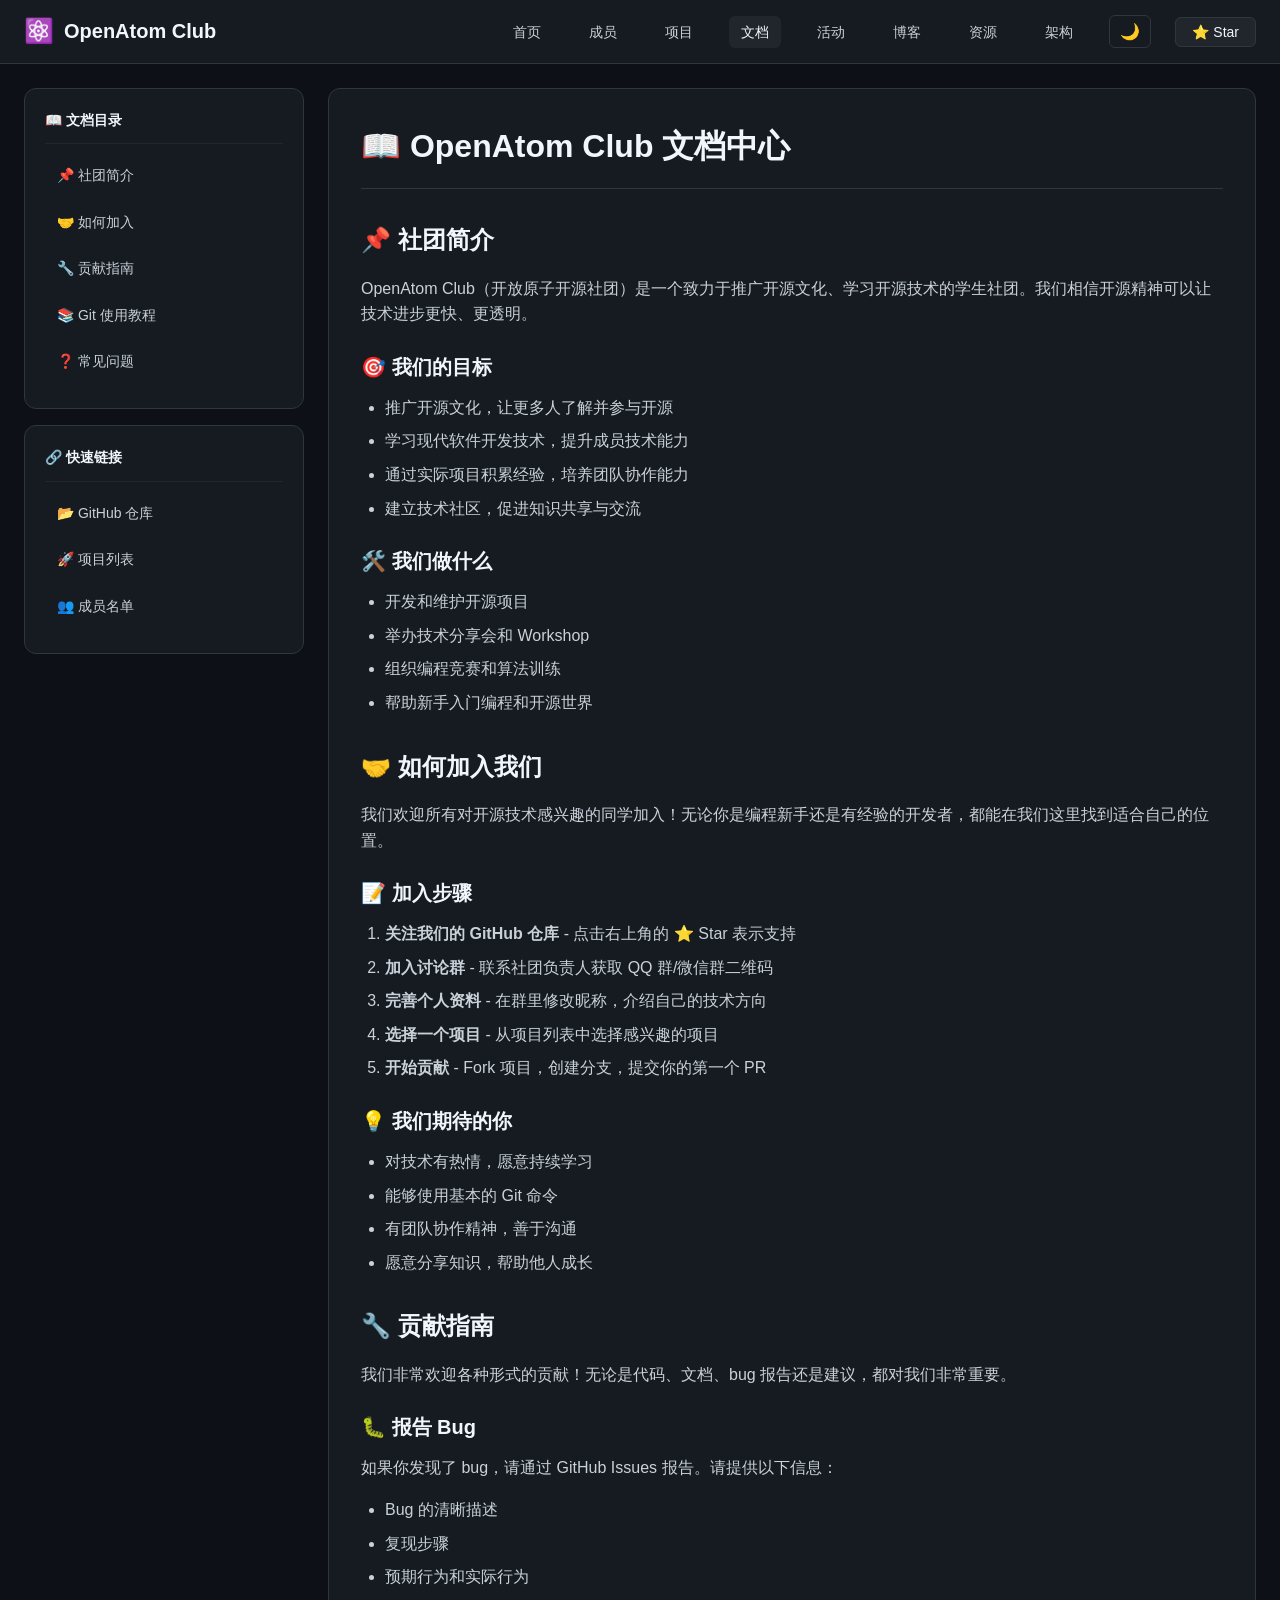
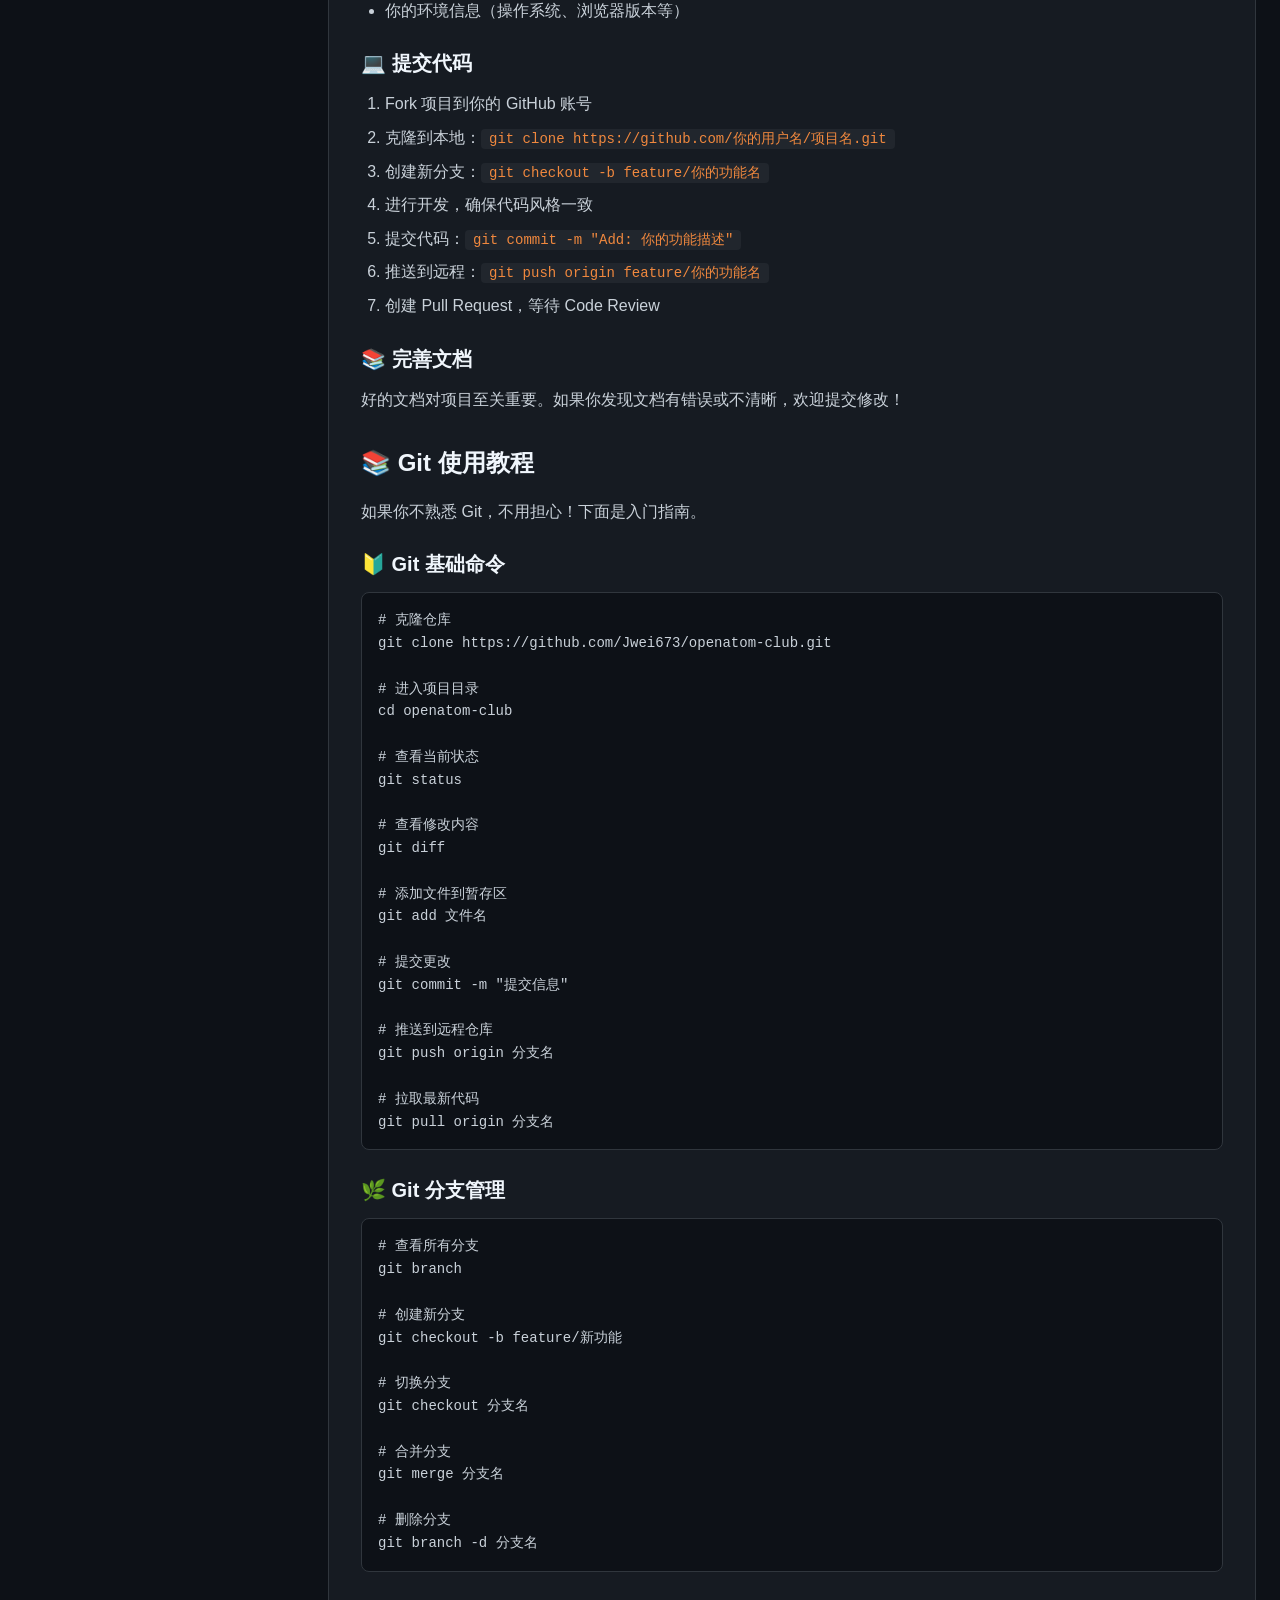
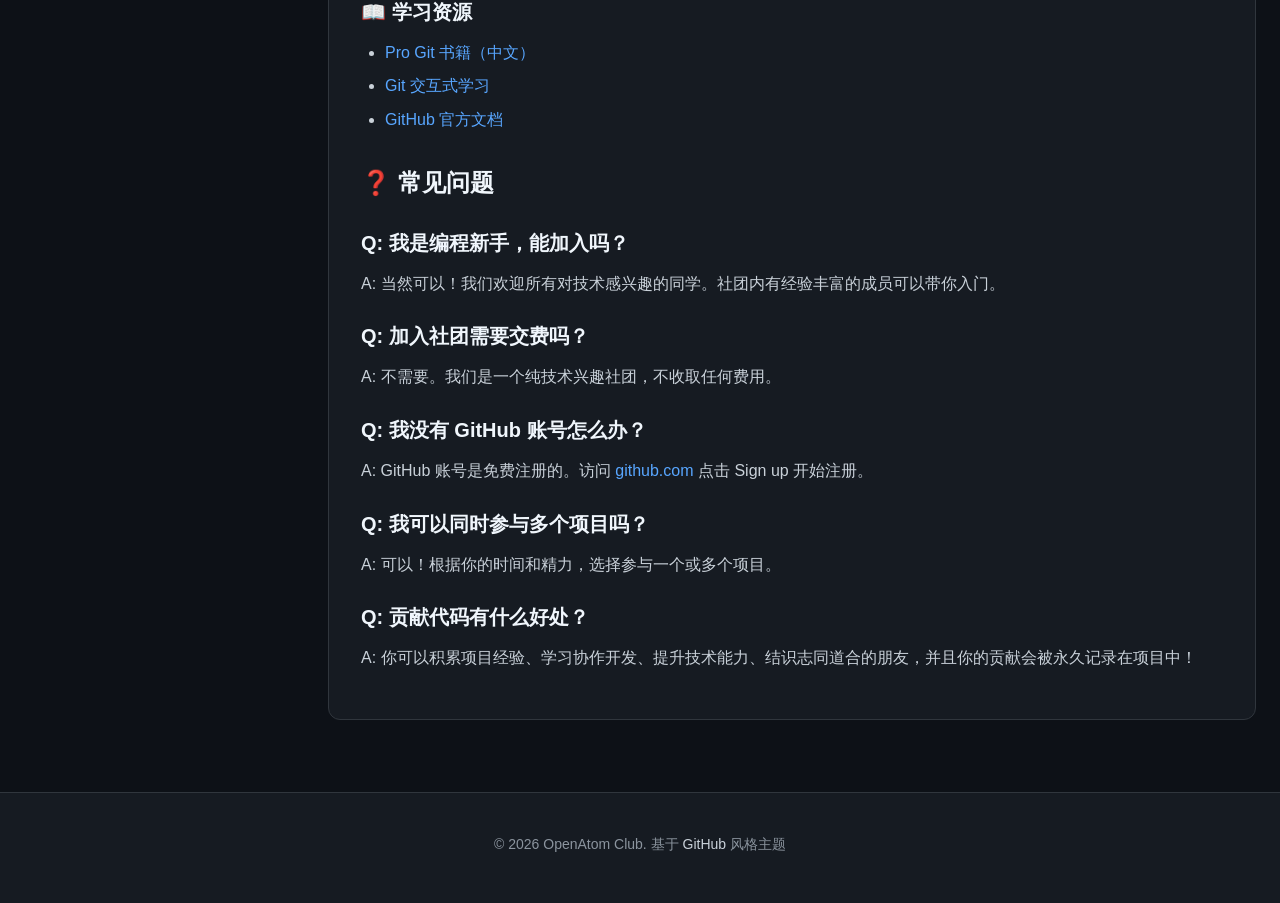
==== commit 52e6d19f: "feat: add architecture page + project/post detail pages + data-driven architecture New files: - arch" ====
--- a/docs/index.html
+++ b/docs/index.html
@@ -22,9 +22,11 @@
                 <li><a href="../events.html" class="nav-link">活动</a></li>
                 <li><a href="../blog.html" class="nav-link">博客</a></li>
                 <li><a href="../resources.html" class="nav-link">资源</a></li>
+                <li><a href="../architecture.html" class="nav-link">架构</a></li>
                 <li><button class="theme-toggle" onclick="toggleTheme()" title="切换主题">🌙</button></li>
                 <li><a href="https://github.com/Jwei673/openatom-club" target="_blank" class="nav-btn">⭐ Star</a></li>
-            </ul>
+                        </ul>
+
         </div>
     </nav>
 
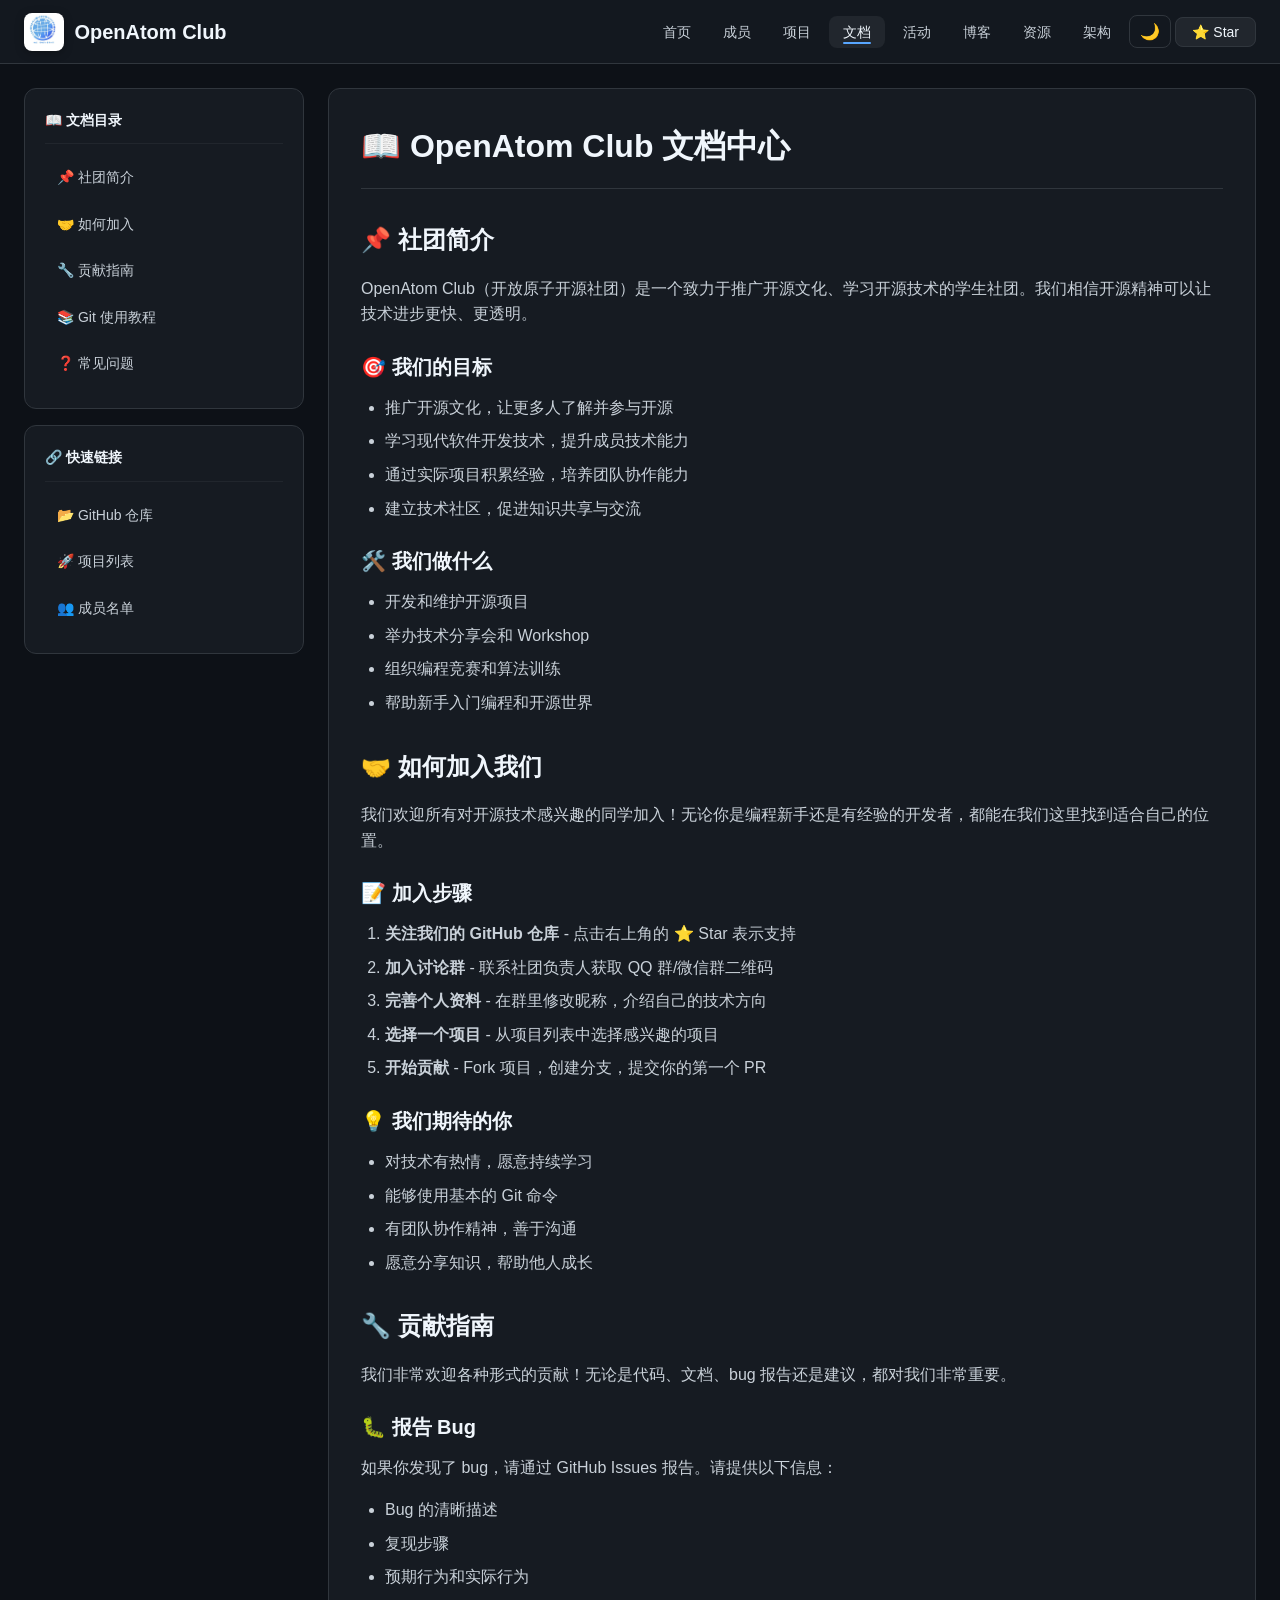
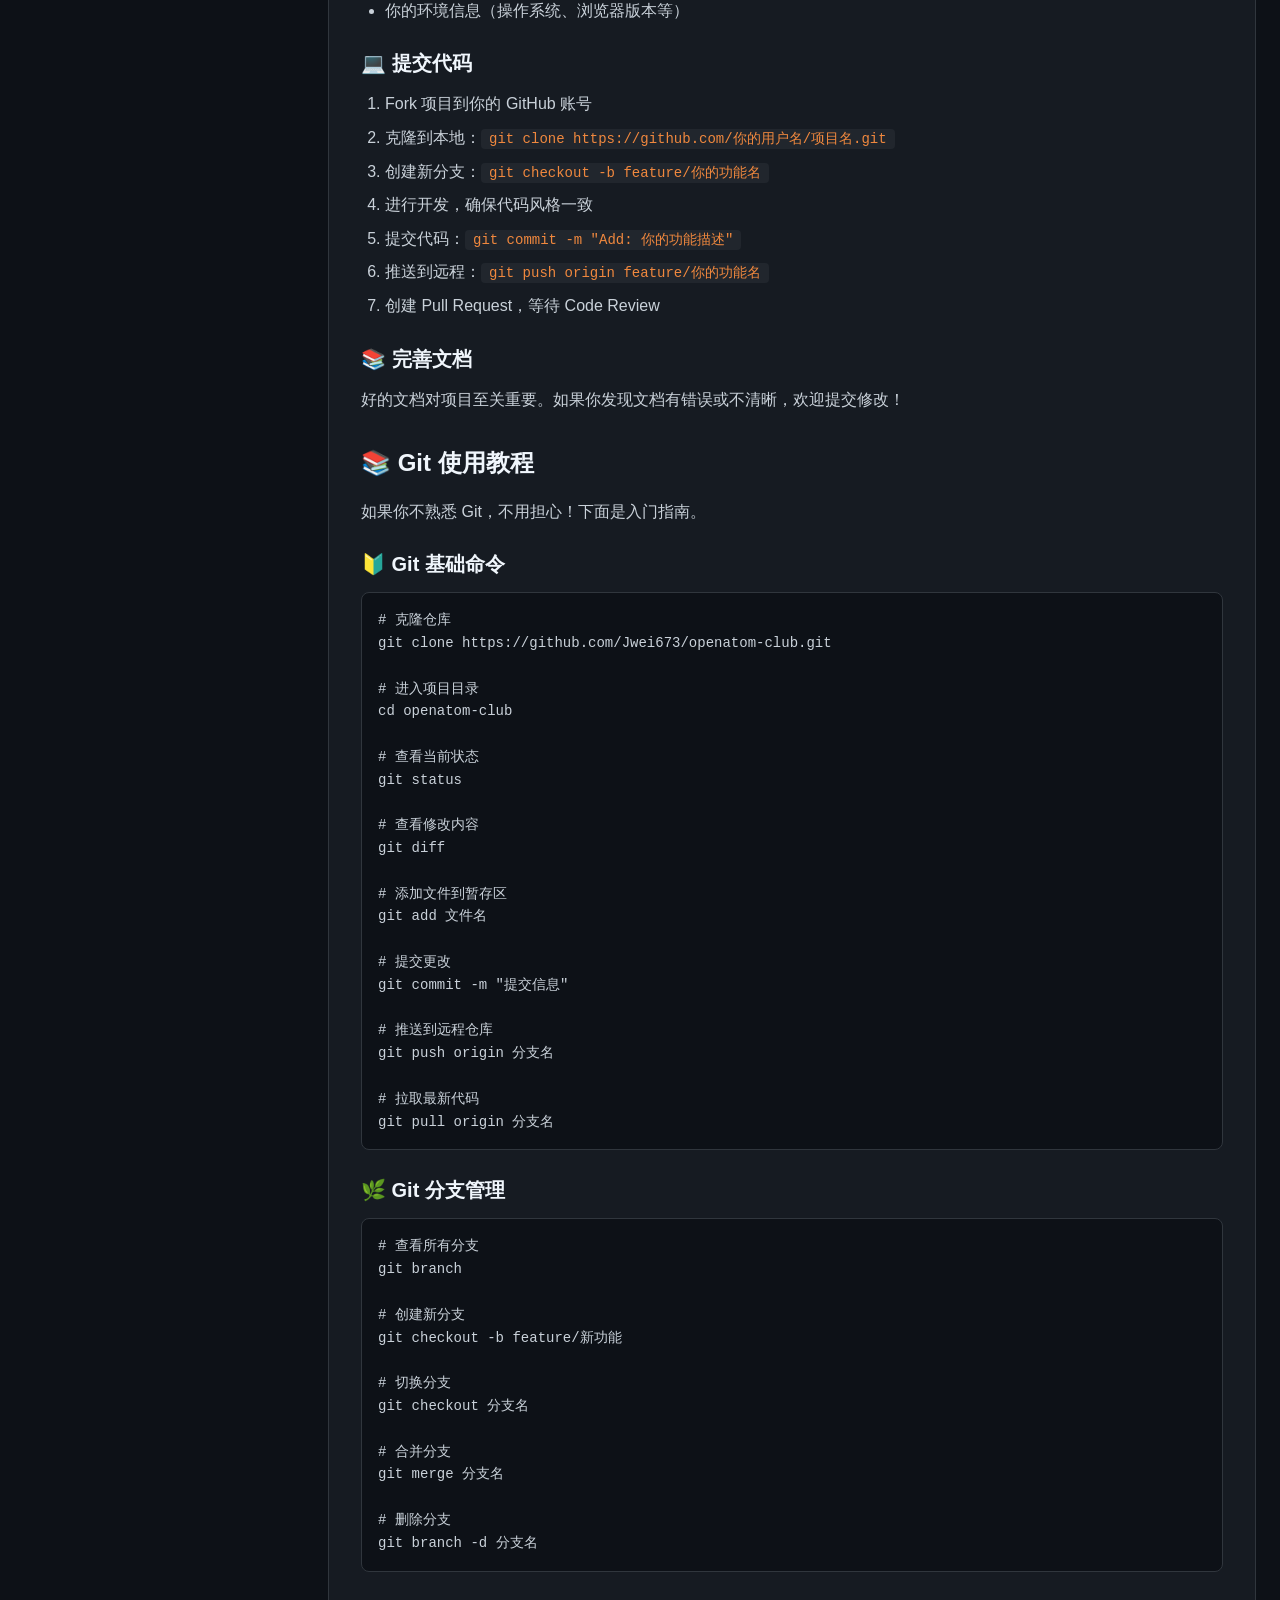
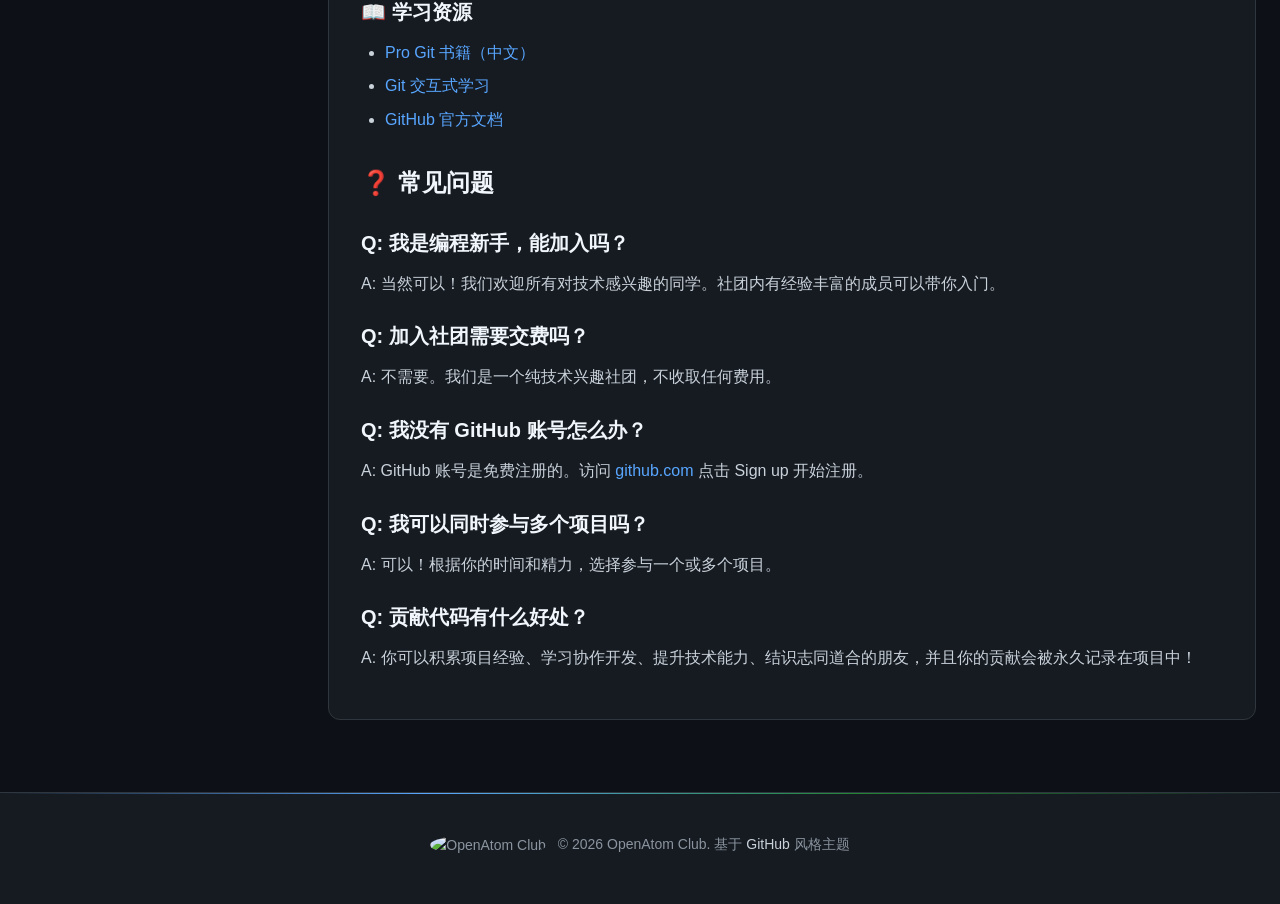
==== commit 7ec762f6: "feat: add club logo + comprehensive animation system Logo integration: - assets/logo.jpg: official O" ====
--- a/docs/index.html
+++ b/docs/index.html
@@ -11,7 +11,7 @@
     <nav class="navbar">
         <div class="nav-container">
             <a href="../index.html" class="nav-logo">
-                <span class="logo-icon">⚛️</span>
+                <img src="../assets/logo.jpg" alt="OpenAtom Club" class="nav-logo-img">
                 <span class="logo-text">OpenAtom Club</span>
             </a>
             <ul class="nav-links">
@@ -198,7 +198,7 @@
     <!-- 页脚 -->
     <footer class="footer">
         <div class="footer-content">
-            <p>&copy; 2026 OpenAtom Club. 基于 <a href="https://github.com" target="_blank">GitHub</a> 风格主题</p>
+            <p><img src="assets/logo.jpg" alt="OpenAtom Club" class="footer-logo"> &copy; 2026 OpenAtom Club. 基于 <a href="https://github.com" target="_blank">GitHub</a> 风格主题</p>
         </div>
     </footer>
 
--- a/style.css
+++ b/style.css
@@ -35,6 +35,10 @@
     --sidebar-width: 280px;
     --navbar-height: 64px;
     --content-max-width: 1280px;
+
+    /* 动画曲线 */
+    --ease-out-expo: cubic-bezier(0.16, 1, 0.3, 1);
+    --ease-out-back: cubic-bezier(0.34, 1.56, 0.64, 1);
 }
 
 /* ========== 基础重置 ========== */
@@ -44,12 +48,17 @@
     box-sizing: border-box;
 }
 
+html {
+    scroll-behavior: smooth;
+}
+
 body {
     font-family: -apple-system, BlinkMacSystemFont, 'Segoe UI', 'Noto Sans', Helvetica, Arial, sans-serif;
     background-color: var(--bg-primary);
     color: var(--text-primary);
     line-height: 1.6;
     min-height: 100vh;
+    overflow-x: hidden;
 }
 
 a {
@@ -63,16 +72,164 @@
     text-decoration: underline;
 }
 
-/* ========== 顶部导航栏 ========== */
+/* ========================================
+   🎬 全局动画系统
+   ======================================== */
+
+/* 页面整体淡入（防止白屏闪烁） */
+@keyframes pageFadeIn {
+    from { opacity: 0; }
+    to { opacity: 1; }
+}
+body {
+    animation: pageFadeIn 0.4s ease-out;
+}
+
+/* 元素入场动画 - 从下方滑入 */
+@keyframes slideUp {
+    from { opacity: 0; transform: translateY(24px); }
+    to { opacity: 1; transform: translateY(0); }
+}
+.animate-slide-up {
+    animation: slideUp 0.5s var(--ease-out-expo) both;
+}
+.delay-1 { animation-delay: 0.05s; }
+.delay-2 { animation-delay: 0.10s; }
+.delay-3 { animation-delay: 0.15s; }
+.delay-4 { animation-delay: 0.20s; }
+.delay-5 { animation-delay: 0.25s; }
+.delay-6 { animation-delay: 0.30s; }
+
+/* 元素入场动画 - 从左侧滑入 */
+@keyframes slideInLeft {
+    from { opacity: 0; transform: translateX(-24px); }
+    to { opacity: 1; transform: translateX(0); }
+}
+.animate-slide-left {
+    animation: slideInLeft 0.5s var(--ease-out-expo) both;
+}
+
+/* 元素入场动画 - 缩放弹入 */
+@keyframes scaleIn {
+    from { opacity: 0; transform: scale(0.92); }
+    to { opacity: 1; transform: scale(1); }
+}
+.animate-scale-in {
+    animation: scaleIn 0.5s var(--ease-out-back) both;
+}
+
+/* 脉冲发光（用于状态指示器） */
+@keyframes pulseGlow {
+    0%, 100% { box-shadow: 0 0 0 0 rgba(35,134,54,0.4); }
+    50% { box-shadow: 0 0 12px 4px rgba(35,134,54,0.15); }
+}
+.pulse-glow {
+    animation: pulseGlow 2s infinite;
+}
+
+/* 浮动动画（用于装饰元素） */
+@keyframes float {
+    0%, 100% { transform: translateY(0px); }
+    50% { transform: translateY(-8px); }
+}
+.animate-float {
+    animation: float 3s ease-in-out infinite;
+}
+
+/* 渐变背景流动 */
+@keyframes gradientFlow {
+    0% { background-position: 0% 50%; }
+    50% { background-position: 100% 50%; }
+    100% { background-position: 0% 50%; }
+}
+
+/* 打字机光标闪烁 */
+@keyframes blinkCursor {
+    0%, 100% { opacity: 1; }
+    50% { opacity: 0; }
+}
+
+/* 数字滚动计数器 */
+@keyframes countUp {
+    from { opacity: 0; transform: translateY(10px); }
+    to { opacity: 1; transform: translateY(0); }
+}
+
+/* 加载骨架屏闪烁 */
+@keyframes shimmer {
+    0% { background-position: -200% 0; }
+    100% { background-position: 200% 0; }
+}
+.skeleton {
+    background: linear-gradient(90deg, var(--bg-tertiary) 25%, var(--bg-hover) 50%, var(--bg-tertiary) 75%);
+    background-size: 200% 100%;
+    animation: shimmer 1.5s infinite;
+    border-radius: 6px;
+}
+
+/* ========================================
+   Logo 样式
+   ======================================== */
+.nav-logo-img {
+    height: 38px;
+    width: auto;
+    object-fit: contain;
+    border-radius: 8px;
+    transition: all 0.3s var(--ease-out-expo);
+    filter: drop-shadow(0 2px 4px rgba(0,0,0,0.3));
+}
+.nav-logo-img:hover {
+    transform: scale(1.08) rotate(-2deg);
+    filter: drop-shadow(0 4px 8px rgba(88,166,255,0.3));
+}
+
+/* Hero 区域大 Logo */
+.hero-logo {
+    width: 120px;
+    height: 120px;
+    border-radius: 50%;
+    object-fit: cover;
+    margin-bottom: 20px;
+    border: 3px solid rgba(88,166,255,0.3);
+    transition: all 0.5s var(--ease-out-expo);
+    animation: scaleIn 0.8s var(--ease-out-back) 0.2s both;
+}
+.hero-logo:hover {
+    transform: scale(1.08);
+    border-color: rgba(88,166,255,0.6);
+    box-shadow: 0 0 32px rgba(88,166,255,0.15);
+}
+
+/* 页脚 Logo */
+.footer-logo {
+    width: 48px;
+    height: 48px;
+    border-radius: 50%;
+    object-fit: contain;
+    vertical-align: middle;
+    margin-right: 8px;
+}
+
+/* ========================================
+   顶部导航栏
+   ======================================== */
 .navbar {
     position: fixed;
     top: 0;
     left: 0;
     right: 0;
     height: var(--navbar-height);
-    background-color: var(--bg-secondary);
+    background-color: rgba(22, 27, 34, 0.85);
+    backdrop-filter: blur(12px);
+    -webkit-backdrop-filter: blur(12px);
     border-bottom: 1px solid var(--border-primary);
     z-index: 1000;
+    transition: all 0.3s var(--ease-out-expo);
+}
+/* 滚动后导航栏变紧凑 */
+.navbar.scrolled {
+    background-color: rgba(13, 17, 23, 0.95);
+    box-shadow: 0 4px 20px rgba(0,0,0,0.3);
 }
 
 .nav-container {
@@ -106,7 +263,7 @@
 .nav-links {
     display: flex;
     align-items: center;
-    gap: 24px;
+    gap: 4px;
     list-style: none;
 }
 
@@ -114,17 +271,32 @@
     color: var(--text-secondary);
     font-size: 0.875rem;
     font-weight: 500;
-    padding: 8px 12px;
-    border-radius: 6px;
-    transition: all 0.2s;
-}
-
+    padding: 8px 14px;
+    border-radius: 8px;
+    transition: all 0.25s var(--ease-out-expo);
+    position: relative;
+}
+.nav-link::after {
+    content: '';
+    position: absolute;
+    bottom: 4px;
+    left: 50%;
+    width: 0;
+    height: 2px;
+    background: var(--accent-blue);
+    border-radius: 1px;
+    transition: all 0.25s var(--ease-out-expo);
+    transform: translateX(-50%);
+}
+.nav-link:hover::after,
+.nav-link.active::after {
+    width: calc(100% - 28px);
+}
 .nav-link:hover {
     color: var(--text-primary);
     background-color: var(--bg-hover);
     text-decoration: none;
 }
-
 .nav-link.active {
     color: var(--text-primary);
     background-color: var(--bg-tertiary);
@@ -134,20 +306,24 @@
     background-color: var(--bg-tertiary);
     color: var(--text-primary);
     padding: 6px 16px;
-    border-radius: 6px;
+    border-radius: 8px;
     font-size: 0.875rem;
     font-weight: 500;
     border: 1px solid var(--border-primary);
-    transition: all 0.2s;
-}
-
+    transition: all 0.25s var(--ease-out-expo);
+}
 .nav-btn:hover {
-    background-color: var(--bg-hover);
+    background-color: var(--accent-green);
+    border-color: var(--accent-green);
     text-decoration: none;
-    color: var(--text-primary);
-}
-
-/* ========== 主体布局 ========== */
+    color: white;
+    transform: translateY(-1px);
+    box-shadow: 0 4px 12px rgba(35,134,54,0.3);
+}
+
+/* ========================================
+   主体布局
+   ======================================== */
 .main-layout {
     display: flex;
     max-width: var(--content-max-width);
@@ -156,7 +332,9 @@
     gap: 24px;
 }
 
-/* ========== 左侧边栏 ========== */
+/* ========================================
+   左侧边栏
+   ======================================== */
 .sidebar {
     width: var(--sidebar-width);
     flex-shrink: 0;
@@ -171,6 +349,11 @@
     border-radius: 12px;
     padding: 20px;
     margin-bottom: 16px;
+    transition: all 0.3s var(--ease-out-expo);
+}
+.sidebar-card:hover {
+    border-color: rgba(88,166,255,0.2);
+    box-shadow: 0 4px 16px rgba(0,0,0,0.15);
 }
 
 .sidebar-card h3 {
@@ -193,22 +376,39 @@
 }
 
 .quick-links li {
-    margin-bottom: 8px;
+    margin-bottom: 4px;
 }
 
 .quick-links a {
     display: block;
-    padding: 8px 12px;
-    border-radius: 6px;
+    padding: 10px 12px;
+    border-radius: 8px;
     color: var(--text-secondary);
     font-size: 0.875rem;
-    transition: all 0.2s;
-}
-
+    transition: all 0.2s var(--ease-out-expo);
+    position: relative;
+    overflow: hidden;
+}
+.quick-links a::before {
+    content: '';
+    position: absolute;
+    left: 0;
+    top: 0;
+    height: 100%;
+    width: 3px;
+    background: var(--accent-blue);
+    border-radius: 0 2px 2px 0;
+    transform: scaleY(0);
+    transition: transform 0.2s var(--ease-out-expo);
+}
+.quick-links a:hover::before {
+    transform: scaleY(1);
+}
 .quick-links a:hover {
     background-color: var(--bg-tertiary);
     color: var(--text-primary);
     text-decoration: none;
+    padding-left: 18px;
 }
 
 .stats-card .stat-item {
@@ -217,8 +417,11 @@
     justify-content: space-between;
     padding: 12px 0;
     border-bottom: 1px solid var(--border-secondary);
-}
-
+    transition: all 0.2s;
+}
+.stats-card .stat-item:hover {
+    padding-left: 8px;
+}
 .stats-card .stat-item:last-child {
     border-bottom: none;
 }
@@ -227,6 +430,10 @@
     font-size: 1.25rem;
     font-weight: 700;
     color: var(--accent-blue);
+    transition: color 0.2s;
+}
+.stats-card .stat-item:hover .stat-number {
+    color: var(--accent-green);
 }
 
 .stat-label {
@@ -234,34 +441,74 @@
     color: var(--text-muted);
 }
 
-/* ========== 右侧主内容区 ========== */
+/* ========================================
+   右侧主内容区
+   ======================================== */
 .content {
     flex: 1;
     min-width: 0;
 }
 
-/* ========== Hero 区域 ========== */
+/* ========================================
+   Hero 区域
+   ======================================== */
 .hero {
-    background: linear-gradient(135deg, var(--bg-secondary) 0%, var(--bg-tertiary) 100%);
+    background: linear-gradient(135deg, var(--bg-secondary) 0%, var(--bg-tertiary) 50%, rgba(35,134,54,0.06) 100%);
+    background-size: 200% 200%;
+    animation: gradientFlow 8s ease infinite;
     border: 1px solid var(--border-primary);
     border-radius: 16px;
     padding: 48px;
     text-align: center;
     margin-bottom: 32px;
+    position: relative;
+    overflow: hidden;
+}
+/* Hero 装饰性背景粒子 */
+.hero::before {
+    content: '';
+    position: absolute;
+    top: -50%;
+    right: -30%;
+    width: 400px;
+    height: 400px;
+    background: radial-gradient(circle, rgba(88,166,255,0.08) 0%, transparent 70%);
+    border-radius: 50%;
+    pointer-events: none;
+    animation: float 6s ease-in-out infinite;
+}
+.hero::after {
+    content: '';
+    position: absolute;
+    bottom: -40%;
+    left: -20%;
+    width: 300px;
+    height: 300px;
+    background: radial-gradient(circle, rgba(35,134,54,0.06) 0%, transparent 70%);
+    border-radius: 50%;
+    pointer-events: none;
+    animation: float 5s ease-in-out infinite reverse;
 }
 
 .hero-title {
     font-size: 3rem;
-    font-weight: 700;
+    font-weight: 800;
     margin-bottom: 16px;
     display: flex;
     align-items: center;
     justify-content: center;
     gap: 16px;
+    position: relative;
+    z-index: 1;
 }
 
 .hero-icon {
     font-size: 3.5rem;
+    display: inline-block;
+    transition: transform 0.3s var(--ease-out-back);
+}
+.hero-icon:hover {
+    transform: scale(1.2) rotate(10deg);
 }
 
 .hero-subtitle {
@@ -269,6 +516,8 @@
     color: var(--accent-blue);
     font-weight: 500;
     margin-bottom: 16px;
+    position: relative;
+    z-index: 1;
 }
 
 .hero-desc {
@@ -276,6 +525,8 @@
     color: var(--text-secondary);
     max-width: 600px;
     margin: 0 auto 32px;
+    position: relative;
+    z-index: 1;
 }
 
 .hero-actions {
@@ -283,9 +534,13 @@
     gap: 16px;
     justify-content: center;
     flex-wrap: wrap;
-}
-
-/* ========== 按钮样式 ========== */
+    position: relative;
+    z-index: 1;
+}
+
+/* ========================================
+   按钮样式（增强版）
+   ======================================== */
 .btn {
     display: inline-flex;
     align-items: center;
@@ -294,20 +549,39 @@
     border-radius: 8px;
     font-size: 0.875rem;
     font-weight: 600;
-    transition: all 0.2s;
+    transition: all 0.25s var(--ease-out-expo);
     border: none;
     cursor: pointer;
+    position: relative;
+    overflow: hidden;
+}
+.btn::after {
+    content: '';
+    position: absolute;
+    top: 50%;
+    left: 50%;
+    width: 0;
+    height: 0;
+    background: rgba(255,255,255,0.15);
+    border-radius: 50%;
+    transform: translate(-50%, -50%);
+    transition: width 0.4s, height 0.4s;
+}
+.btn:active::after {
+    width: 300px;
+    height: 300px;
 }
 
 .btn-primary {
     background-color: var(--accent-green);
     color: white;
 }
-
 .btn-primary:hover {
     background-color: var(--accent-green-hover);
     text-decoration: none;
     color: white;
+    transform: translateY(-2px);
+    box-shadow: 0 6px 20px rgba(35,134,54,0.35);
 }
 
 .btn-secondary {
@@ -315,23 +589,39 @@
     color: var(--text-primary);
     border: 1px solid var(--border-primary);
 }
-
 .btn-secondary:hover {
     background-color: var(--bg-hover);
     text-decoration: none;
     color: var(--text-primary);
-}
-
-/* ========== 区域标题 ========== */
+    transform: translateY(-2px);
+    box-shadow: 0 4px 16px rgba(0,0,0,0.2);
+}
+
+/* ========================================
+   区域标题
+   ======================================== */
 .section-title {
     font-size: 1.5rem;
-    font-weight: 600;
+    font-weight: 700;
     margin-bottom: 24px;
     padding-bottom: 16px;
     border-bottom: 1px solid var(--border-primary);
-}
-
-/* ========== 特色卡片网格 ========== */
+    position: relative;
+}
+.section-title::after {
+    content: '';
+    position: absolute;
+    bottom: -1px;
+    left: 0;
+    width: 60px;
+    height: 2px;
+    background: var(--accent-green);
+    border-radius: 1px;
+}
+
+/* ========================================
+   特色卡片网格（增强动画）
+   ======================================== */
 .features {
     margin-bottom: 48px;
 }
@@ -347,17 +637,39 @@
     border: 1px solid var(--border-primary);
     border-radius: 12px;
     padding: 24px;
-    transition: all 0.2s;
-}
-
+    transition: all 0.35s var(--ease-out-expo);
+    position: relative;
+    overflow: hidden;
+}
+/* 卡片顶部装饰线 */
+.feature-card::before {
+    content: '';
+    position: absolute;
+    top: 0;
+    left: 0;
+    right: 0;
+    height: 3px;
+    background: linear-gradient(90deg, var(--accent-green), var(--accent-blue), var(--accent-purple));
+    opacity: 0;
+    transition: opacity 0.3s;
+}
+.feature-card:hover::before {
+    opacity: 1;
+}
 .feature-card:hover {
     border-color: var(--border-hover);
-    transform: translateY(-2px);
+    transform: translateY(-6px);
+    box-shadow: 0 12px 32px rgba(0,0,0,0.25);
 }
 
 .feature-icon {
     font-size: 2.5rem;
     margin-bottom: 16px;
+    display: inline-block;
+    transition: transform 0.3s var(--ease-out-back);
+}
+.feature-card:hover .feature-icon {
+    transform: scale(1.15) rotate(-5deg);
 }
 
 .feature-card h3 {
@@ -373,7 +685,9 @@
     line-height: 1.6;
 }
 
-/* ========== 时间线 ========== */
+/* ========================================
+   时间线（增强动画）
+   ======================================== */
 .updates {
     margin-bottom: 48px;
 }
@@ -389,7 +703,7 @@
     top: 0;
     bottom: 0;
     width: 2px;
-    background-color: var(--border-primary);
+    background: linear-gradient(to bottom, var(--accent-green), var(--accent-blue), transparent);
 }
 
 .timeline-item {
@@ -397,6 +711,13 @@
     gap: 20px;
     padding: 20px 0;
     position: relative;
+    transition: all 0.3s;
+}
+.timeline-item:hover {
+    transform: translateX(4px);
+}
+.timeline-item:hover .timeline-dot {
+    box-shadow: 0 0 0 4px rgba(35,134,54,0.2);
 }
 
 .timeline-dot {
@@ -408,6 +729,7 @@
     flex-shrink: 0;
     position: relative;
     z-index: 1;
+    transition: all 0.3s var(--ease-out-expo);
 }
 
 .timeline-content {
@@ -416,6 +738,11 @@
     border: 1px solid var(--border-primary);
     border-radius: 12px;
     padding: 20px;
+    transition: all 0.3s var(--ease-out-expo);
+}
+.timeline-item:hover .timeline-content {
+    border-color: rgba(88,166,255,0.3);
+    box-shadow: 0 4px 16px rgba(0,0,0,0.15);
 }
 
 .timeline-date {
@@ -438,7 +765,9 @@
     color: var(--text-secondary);
 }
 
-/* ========== 联系方式 ========== */
+/* ========================================
+   联系方式
+   ======================================== */
 .contact {
     margin-bottom: 48px;
 }
@@ -455,6 +784,12 @@
     border-radius: 12px;
     padding: 24px;
     text-align: center;
+    transition: all 0.3s var(--ease-out-expo);
+}
+.contact-card:hover {
+    transform: translateY(-4px) scale(1.02);
+    border-color: var(--accent-blue);
+    box-shadow: 0 8px 24px rgba(88,166,255,0.12);
 }
 
 .contact-card h4 {
@@ -469,12 +804,26 @@
     color: var(--text-secondary);
 }
 
-/* ========== 页脚 ========== */
+/* ========================================
+   页脚（增强）
+   ======================================== */
 .footer {
     background-color: var(--bg-secondary);
     border-top: 1px solid var(--border-primary);
     padding: 40px 24px;
     margin-top: 48px;
+    position: relative;
+    overflow: hidden;
+}
+/* 页脚顶部渐变线 */
+.footer::before {
+    content: '';
+    position: absolute;
+    top: 0;
+    left: 0;
+    right: 0;
+    height: 1px;
+    background: linear-gradient(90deg, transparent, var(--accent-blue), var(--accent-green), transparent);
 }
 
 .footer-content {
@@ -491,13 +840,15 @@
 
 .footer-content a {
     color: var(--text-secondary);
-}
-
+    transition: color 0.2s;
+}
 .footer-content a:hover {
     color: var(--accent-blue);
 }
 
-/* ========== 成员页面样式 ========== */
+/* ========================================
+   成员页面样式（增强动画）
+   ======================================== */
 .members-grid {
     display: grid;
     grid-template-columns: repeat(auto-fill, minmax(280px, 1fr));
@@ -512,11 +863,28 @@
     display: flex;
     align-items: center;
     gap: 16px;
-    transition: all 0.2s;
-}
-
+    transition: all 0.35s var(--ease-out-expo);
+    position: relative;
+    overflow: hidden;
+}
+.member-card::after {
+    content: '';
+    position: absolute;
+    top: 0;
+    left: 0;
+    width: 4px;
+    height: 100%;
+    background: linear-gradient(to bottom, var(--accent-blue), var(--accent-purple));
+    opacity: 0;
+    transition: opacity 0.3s;
+}
+.member-card:hover::after {
+    opacity: 1;
+}
 .member-card:hover {
     border-color: var(--accent-blue);
+    transform: translateX(4px);
+    box-shadow: 0 8px 24px rgba(0,0,0,0.2);
 }
 
 .member-avatar {
@@ -531,6 +899,10 @@
     font-weight: 700;
     color: white;
     flex-shrink: 0;
+    transition: transform 0.3s var(--ease-out-back);
+}
+.member-card:hover .member-avatar {
+    transform: scale(1.1) rotate(5deg);
 }
 
 .member-info h4 {
@@ -551,7 +923,9 @@
     color: var(--text-muted);
 }
 
-/* ========== 项目页面样式 ========== */
+/* ========================================
+   项目页面样式（增强动画）
+   ======================================== */
 .projects-list {
     display: flex;
     flex-direction: column;
@@ -563,11 +937,30 @@
     border: 1px solid var(--border-primary);
     border-radius: 12px;
     padding: 24px;
-    transition: all 0.2s;
-}
-
+    transition: all 0.35s var(--ease-out-expo);
+    cursor: pointer;
+    position: relative;
+    overflow: hidden;
+}
+.project-card::before {
+    content: '';
+    position: absolute;
+    top: 0;
+    left: 0;
+    right: 0;
+    height: 3px;
+    background: linear-gradient(90deg, var(--accent-green), var(--accent-blue));
+    transform: scaleX(0);
+    transform-origin: left;
+    transition: transform 0.35s var(--ease-out-expo);
+}
+.project-card:hover::before {
+    transform: scaleX(1);
+}
 .project-card:hover {
     border-color: var(--accent-blue);
+    transform: translateY(-3px);
+    box-shadow: 0 10px 28px rgba(0,0,0,0.2);
 }
 
 .project-header {
@@ -581,10 +974,10 @@
     font-size: 1.25rem;
     font-weight: 600;
     color: var(--accent-blue);
-}
-
-.project-title:hover {
-    text-decoration: underline;
+    transition: color 0.2s;
+}
+.project-card:hover .project-title {
+    color: var(--accent-blue-hover);
 }
 
 .project-stats {
@@ -598,6 +991,10 @@
     display: flex;
     align-items: center;
     gap: 4px;
+    transition: color 0.2s;
+}
+.project-card:hover .project-stat {
+    color: var(--text-secondary);
 }
 
 .project-desc {
@@ -619,9 +1016,49 @@
     border-radius: 20px;
     font-size: 0.75rem;
     font-weight: 500;
-}
-
-/* ========== 文档页面样式 ========== */
+    transition: all 0.2s;
+}
+.project-tag:hover {
+    background-color: rgba(88,166,255,0.15);
+}
+
+/* 项目进度条动画 */
+.project-progress-mini {
+    flex: 1;
+    height: 6px;
+    background: var(--bg-tertiary);
+    border-radius: 3px;
+    overflow: hidden;
+}
+.project-progress-fill-mini {
+    height: 100%;
+    background: linear-gradient(90deg, var(--accent-green), #3fb950);
+    border-radius: 3px;
+    transition: width 1s var(--ease-out-expo);
+}
+
+/* 状态徽章 */
+.status-badge {
+    display: inline-flex;
+    align-items: center;
+    gap: 4px;
+    padding: 3px 10px;
+    border-radius: 20px;
+    font-size: 0.75rem;
+    font-weight: 600;
+}
+.status-badge.active {
+    background: rgba(63,185,80,0.15);
+    color: #3fb950;
+}
+.status-badge.planning {
+    background: rgba(240,136,62,0.15);
+    color: var(--accent-orange);
+}
+
+/* ========================================
+   文档页面样式
+   ======================================== */
 .doc-content {
     background-color: var(--bg-secondary);
     border: 1px solid var(--border-primary);
@@ -691,7 +1128,9 @@
     color: var(--text-secondary);
 }
 
-/* ========== 响应式设计 ========== */
+/* ========================================
+   响应式设计
+   ======================================== */
 @media (max-width: 1024px) {
     .main-layout {
         flex-direction: column;
@@ -764,17 +1203,17 @@
 }
 
 /* ========================================
-   主题切换按钮
+   主题切换按钮（增强）
    ======================================== */
 .theme-toggle {
     background: none;
     border: 1px solid var(--border-primary);
-    border-radius: 6px;
+    border-radius: 8px;
     padding: 6px 10px;
     cursor: pointer;
     font-size: 1rem;
     color: var(--text-secondary);
-    transition: all 0.2s;
+    transition: all 0.3s var(--ease-out-expo);
     display: flex;
     align-items: center;
     justify-content: center;
@@ -782,10 +1221,11 @@
 .theme-toggle:hover {
     background: var(--bg-tertiary);
     color: var(--text-primary);
-}
-
-/* ========================================
-   回到顶部按钮
+    transform: rotate(15deg);
+}
+
+/* ========================================
+   回到顶部按钮（增强动画）
    ======================================== */
 .back-to-top {
     position: fixed;
@@ -803,7 +1243,7 @@
     cursor: pointer;
     opacity: 0;
     visibility: hidden;
-    transition: all 0.3s;
+    transition: all 0.35s var(--ease-out-expo);
     z-index: 999;
     box-shadow: 0 4px 12px rgba(0,0,0,0.3);
 }
@@ -814,16 +1254,18 @@
 .back-to-top:hover {
     background: var(--accent-green);
     border-color: var(--accent-green);
-    transform: translateY(-2px);
-}
-
-/* ========================================
-   全站搜索弹窗（Ctrl+K）
+    transform: translateY(-4px) scale(1.1);
+    box-shadow: 0 8px 24px rgba(35,134,54,0.4);
+}
+
+/* ========================================
+   全站搜索弹窗 Ctrl+K（增强动画）
    ======================================== */
 .search-overlay {
     position: fixed;
     top: 0; left: 0; right: 0; bottom: 0;
     background: rgba(0,0,0,0.6);
+    backdrop-filter: blur(4px);
     display: flex;
     align-items: flex-start;
     justify-content: center;
@@ -831,7 +1273,7 @@
     z-index: 10000;
     opacity: 0;
     visibility: hidden;
-    transition: all 0.2s;
+    transition: all 0.25s var(--ease-out-expo);
 }
 .search-overlay.active {
     opacity: 1;
@@ -840,11 +1282,16 @@
 .search-modal {
     background: var(--bg-secondary);
     border: 1px solid var(--border-primary);
-    border-radius: 12px;
+    border-radius: 14px;
     width: 560px;
     max-width: 90vw;
     overflow: hidden;
-    box-shadow: 0 16px 48px rgba(0,0,0,0.4);
+    box-shadow: 0 20px 60px rgba(0,0,0,0.5);
+    transform: scale(0.96) translateY(-10px);
+    transition: all 0.3s var(--ease-out-back);
+}
+.search-overlay.active .search-modal {
+    transform: scale(1) translateY(0);
 }
 .search-modal-input {
     width: 100%;
@@ -855,6 +1302,10 @@
     color: var(--text-primary);
     font-size: 1rem;
     outline: none;
+    transition: border-color 0.2s;
+}
+.search-modal-input:focus {
+    border-bottom-color: var(--accent-blue);
 }
 .search-modal-input::placeholder {
     color: var(--text-muted);
@@ -866,18 +1317,24 @@
 .search-result-item {
     padding: 12px 20px;
     cursor: pointer;
-    transition: background 0.15s;
+    transition: all 0.15s;
     display: flex;
     align-items: center;
     gap: 12px;
+    border-left: 3px solid transparent;
 }
 .search-result-item:hover,
 .search-result-item.selected {
     background: var(--bg-tertiary);
+    border-left-color: var(--accent-blue);
 }
 .search-result-icon {
     font-size: 1.2rem;
     flex-shrink: 0;
+    transition: transform 0.2s;
+}
+.search-result-item:hover .search-result-icon {
+    transform: scale(1.2);
 }
 .search-result-info h4 {
     font-size: 0.875rem;
@@ -913,7 +1370,152 @@
 }
 
 /* ========================================
-   资源页面专用样式
+   博客卡片样式（增强动画）
+   ======================================== */
+.blog-grid {
+    display: grid;
+    grid-template-columns: repeat(auto-fill, minmax(340px, 1fr));
+    gap: 20px;
+}
+
+.blog-card {
+    background: var(--bg-secondary);
+    border: 1px solid var(--border-primary);
+    border-radius: 12px;
+    overflow: hidden;
+    transition: all 0.35s var(--ease-out-expo);
+    cursor: pointer;
+}
+.blog-card:hover {
+    transform: translateY(-6px);
+    box-shadow: 0 12px 36px rgba(0,0,0,0.25);
+    border-color: var(--accent-blue);
+}
+
+.blog-card-cover {
+    font-size: 3rem;
+    text-align: center;
+    padding: 28px 20px 16px;
+    background: linear-gradient(135deg, var(--bg-tertiary) 0%, var(--bg-secondary) 100%);
+    transition: transform 0.4s var(--ease-out-expo);
+}
+.blog-card:hover .blog-card-cover {
+    transform: scale(1.03);
+}
+
+.blog-card-body {
+    padding: 16px 20px 20px;
+}
+
+.blog-card-meta {
+    display: flex;
+    gap: 12px;
+    flex-wrap: wrap;
+    margin-bottom: 10px;
+    font-size: 0.75rem;
+    color: var(--text-muted);
+}
+
+.blog-card-title {
+    font-size: 1rem;
+    font-weight: 700;
+    line-height: 1.4;
+    margin-bottom: 8px;
+    color: var(--text-primary);
+    transition: color 0.2s;
+}
+.blog-card:hover .blog-card-title {
+    color: var(--accent-blue);
+}
+
+.blog-card-excerpt {
+    font-size: 0.8125rem;
+    color: var(--text-muted);
+    line-height: 1.6;
+    margin-bottom: 12px;
+    display: -webkit-box;
+    -webkit-line-clamp: 2;
+    -webkit-box-orient: vertical;
+    overflow: hidden;
+}
+
+.blog-card-footer {
+    display: flex;
+    align-items: center;
+    justify-content: space-between;
+    padding-top: 12px;
+    border-top: 1px solid var(--border-secondary);
+}
+
+.blog-card-author {
+    font-size: 0.8rem;
+    color: var(--text-secondary);
+}
+
+.blog-read-btn {
+    font-size: 0.78rem !important;
+    padding: 4px 14px !important;
+}
+
+/* 分类筛选栏 */
+.filter-bar {
+    display: flex;
+    gap: 8px;
+    flex-wrap: wrap;
+    margin-bottom: 20px;
+}
+
+.filter-btn {
+    padding: 6px 16px;
+    border-radius: 20px;
+    font-size: 0.8rem;
+    font-weight: 500;
+    background: var(--bg-tertiary);
+    color: var(--text-secondary);
+    border: 1px solid var(--border-primary);
+    cursor: pointer;
+    transition: all 0.2s var(--ease-out-expo);
+}
+.filter-btn:hover {
+    border-color: var(--accent-blue);
+    color: var(--accent-blue);
+}
+.filter-btn.active {
+    background: var(--accent-green);
+    color: white;
+    border-color: var(--accent-green);
+}
+
+/* 分页 */
+.pagination {
+    display: flex;
+    justify-content: center;
+    gap: 8px;
+    margin-top: 24px;
+}
+.page-btn {
+    padding: 8px 16px;
+    border-radius: 8px;
+    font-size: 0.8rem;
+    font-weight: 500;
+    background: var(--bg-tertiary);
+    color: var(--text-secondary);
+    border: 1px solid var(--border-primary);
+    cursor: pointer;
+    transition: all 0.2s;
+}
+.page-btn:hover {
+    border-color: var(--accent-blue);
+    color: var(--accent-blue);
+}
+.page-btn.active {
+    background: var(--accent-green);
+    color: white;
+    border-color: var(--accent-green);
+}
+
+/* ========================================
+   资源页面专用样式（增强动画）
    ======================================== */
 .resource-grid {
     display: grid;
@@ -926,11 +1528,28 @@
     border: 1px solid var(--border-primary);
     border-radius: 12px;
     padding: 24px;
-    transition: all 0.2s;
+    transition: all 0.35s var(--ease-out-expo);
+    position: relative;
+    overflow: hidden;
+}
+.resource-card::before {
+    content: '';
+    position: absolute;
+    top: 0;
+    left: 0;
+    width: 100%;
+    height: 3px;
+    background: linear-gradient(90deg, var(--accent-blue), var(--accent-purple));
+    opacity: 0;
+    transition: opacity 0.3s;
+}
+.resource-card:hover::before {
+    opacity: 1;
 }
 .resource-card:hover {
     border-color: var(--accent-blue);
-    transform: translateY(-2px);
+    transform: translateY(-4px);
+    box-shadow: 0 8px 24px rgba(0,0,0,0.2);
 }
 .resource-card-header {
     display: flex;
@@ -940,6 +1559,10 @@
 }
 .resource-icon {
     font-size: 2rem;
+    transition: transform 0.3s var(--ease-out-back);
+}
+.resource-card:hover .resource-icon {
+    transform: scale(1.15) rotate(-5deg);
 }
 .resource-card h3 {
     font-size: 1rem;
@@ -956,6 +1579,10 @@
     display: flex;
     align-items: center;
     gap: 8px;
+    transition: padding-left 0.2s;
+}
+.resource-list li:hover {
+    padding-left: 8px;
 }
 .resource-list li:last-child {
     border-bottom: none;
@@ -973,6 +1600,13 @@
     gap: 12px;
     padding: 12px 0;
     border-bottom: 1px solid var(--border-secondary);
+    transition: background 0.2s;
+}
+.book-item:hover {
+    background: var(--bg-tertiary);
+    border-radius: 8px;
+    padding-left: 8px;
+    padding-right: 8px;
 }
 .book-item:last-child {
     border-bottom: none;
@@ -987,6 +1621,10 @@
     justify-content: center;
     font-size: 1.5rem;
     flex-shrink: 0;
+    transition: transform 0.3s var(--ease-out-back);
+}
+.book-item:hover .book-cover {
+    transform: scale(1.1) rotate(3deg);
 }
 .book-info h4 {
     font-size: 0.875rem;
@@ -1007,3 +1645,67 @@
     color: #3fb950;
     margin-top: 4px;
 }
+
+/* ========================================
+   Tag 标签通用样式
+   ======================================== */
+.tag {
+    display: inline-block;
+    padding: 3px 10px;
+    border-radius: 20px;
+    font-size: 0.72rem;
+    font-weight: 600;
+    background: rgba(88,166,255,0.1);
+    color: var(--accent-blue);
+    border: 1px solid rgba(88,166,255,0.15);
+    transition: all 0.2s;
+}
+.tag:hover {
+    background: rgba(88,166,255,0.2);
+    transform: scale(1.05);
+}
+
+/* ========================================
+   滚动条美化
+   ======================================== */
+::-webkit-scrollbar {
+    width: 8px;
+    height: 8px;
+}
+::-webkit-scrollbar-track {
+    background: var(--bg-primary);
+}
+::-webkit-scrollbar-thumb {
+    background: var(--border-primary);
+    border-radius: 4px;
+}
+::-webkit-scrollbar-thumb:hover {
+    background: var(--text-muted);
+}
+
+/* ========================================
+   选中文字样式
+   ======================================== */
+::selection {
+    background: rgba(88,166,255,0.3);
+    color: var(--text-primary);
+}
+
+/* ========================================
+   Focus 可见性（无障碍）
+   ======================================== */
+*:focus-visible {
+    outline: 2px solid var(--accent-blue);
+    outline-offset: 2px;
+}
+
+/* ========================================
+   图片懒加载过渡
+   ======================================== */
+img[loading="lazy"] {
+    opacity: 0;
+    transition: opacity 0.4s;
+}
+img[loading="lazy"].loaded {
+    opacity: 1;
+}
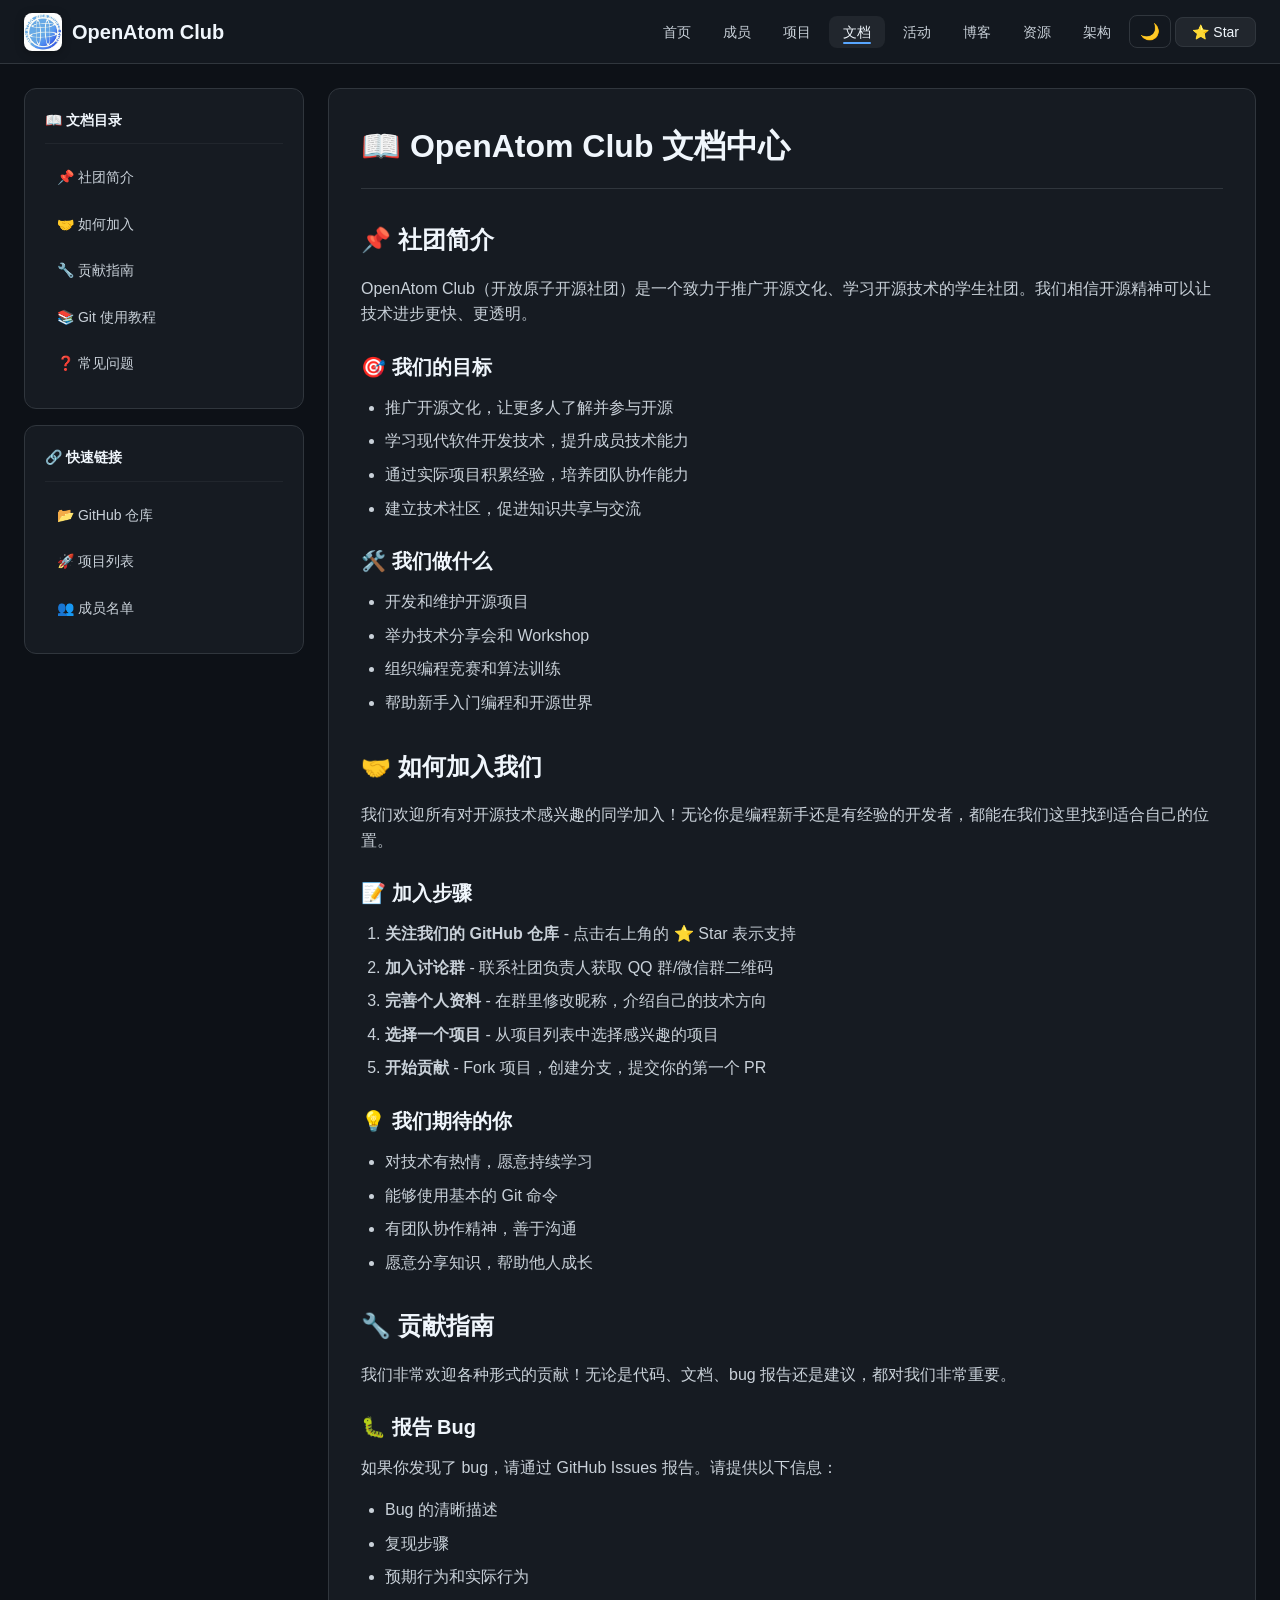
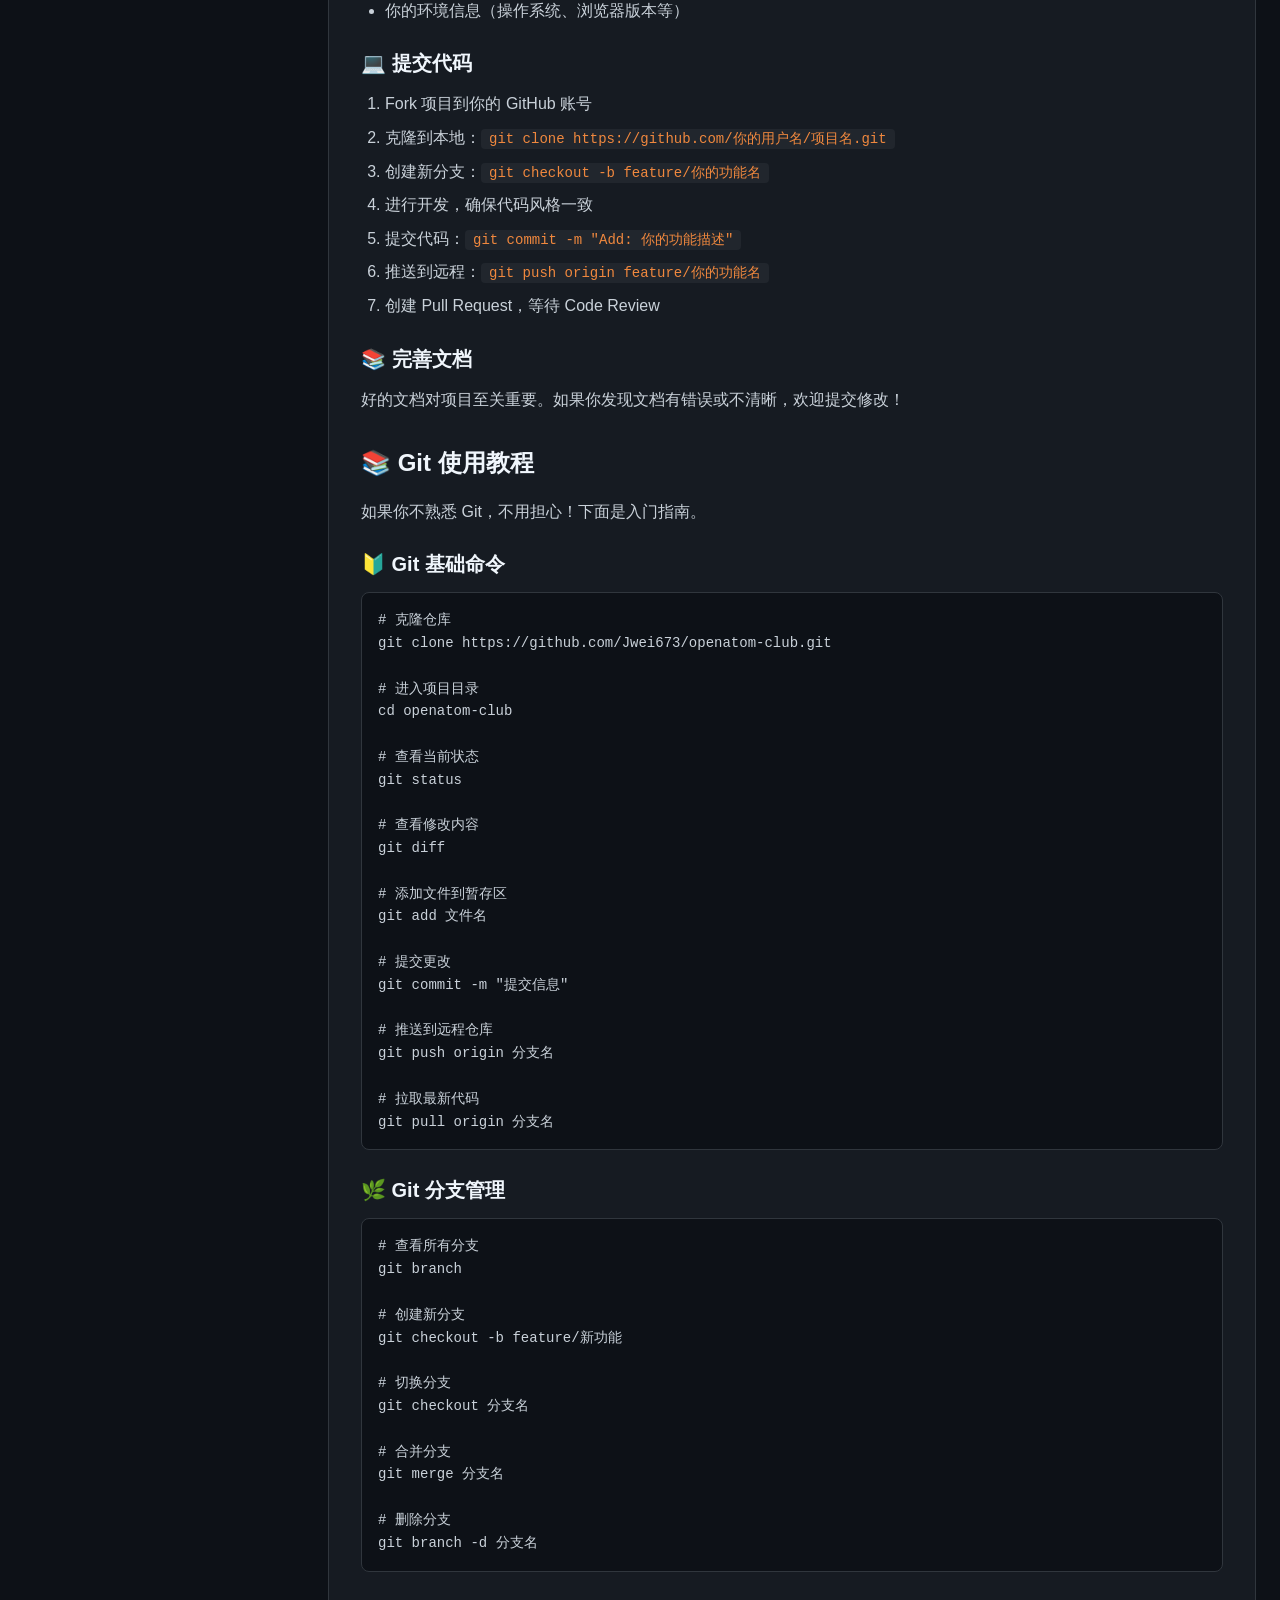
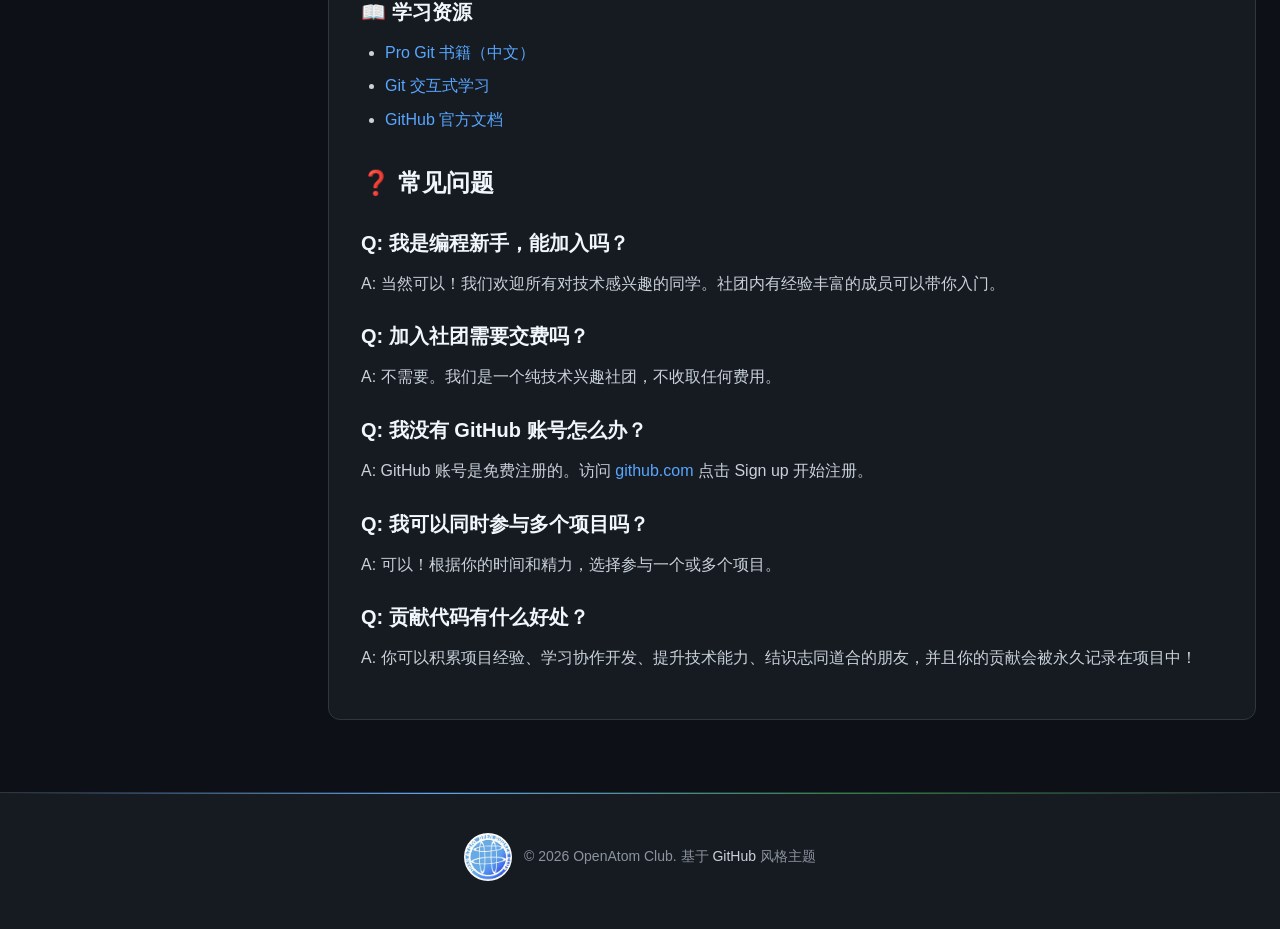
==== commit b103f4aa: "fix: replace logo, anonymize member names, fix docs 404 - Replace logo.jpg with corrected OpenAtom o" ====
--- a/docs/index.html
+++ b/docs/index.html
@@ -198,7 +198,7 @@
     <!-- 页脚 -->
     <footer class="footer">
         <div class="footer-content">
-            <p><img src="assets/logo.jpg" alt="OpenAtom Club" class="footer-logo"> &copy; 2026 OpenAtom Club. 基于 <a href="https://github.com" target="_blank">GitHub</a> 风格主题</p>
+            <p><img src="../assets/logo.jpg" alt="OpenAtom Club" class="footer-logo"> &copy; 2026 OpenAtom Club. 基于 <a href="https://github.com" target="_blank">GitHub</a> 风格主题</p>
         </div>
     </footer>
 
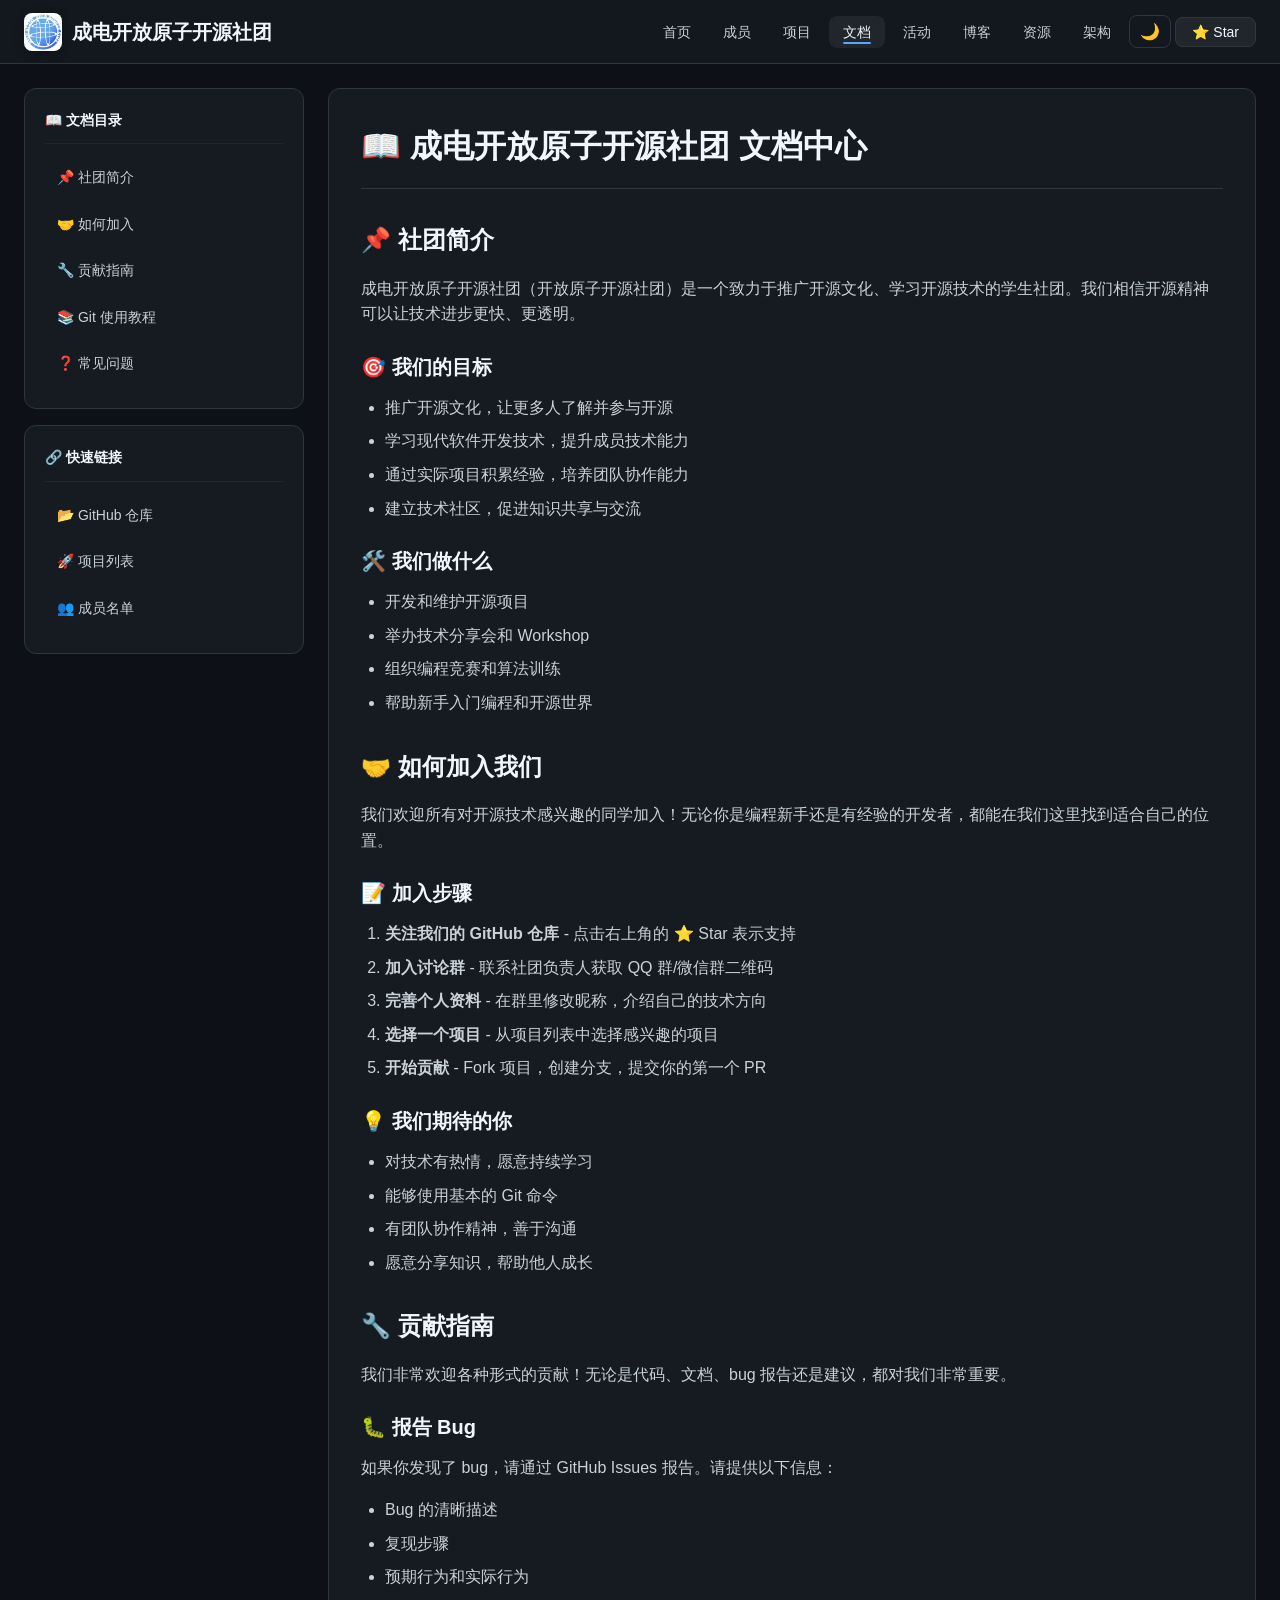
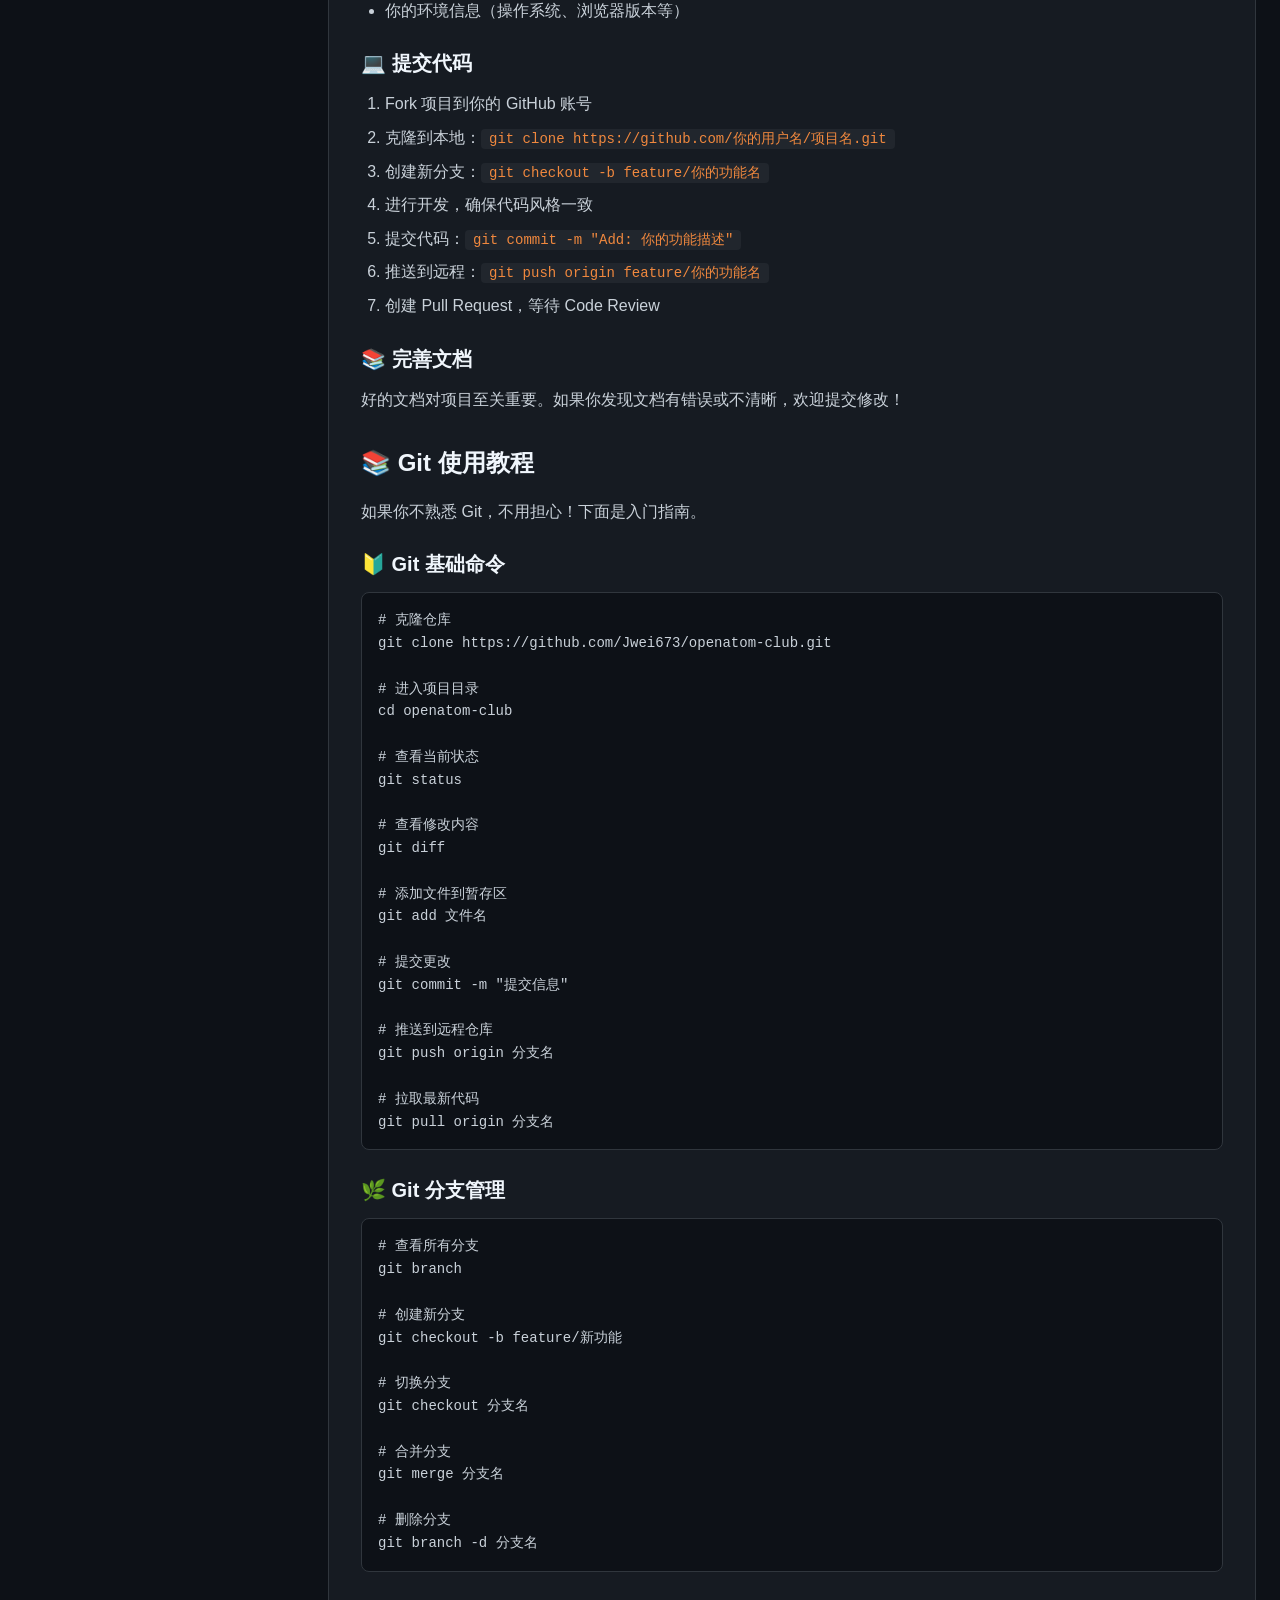
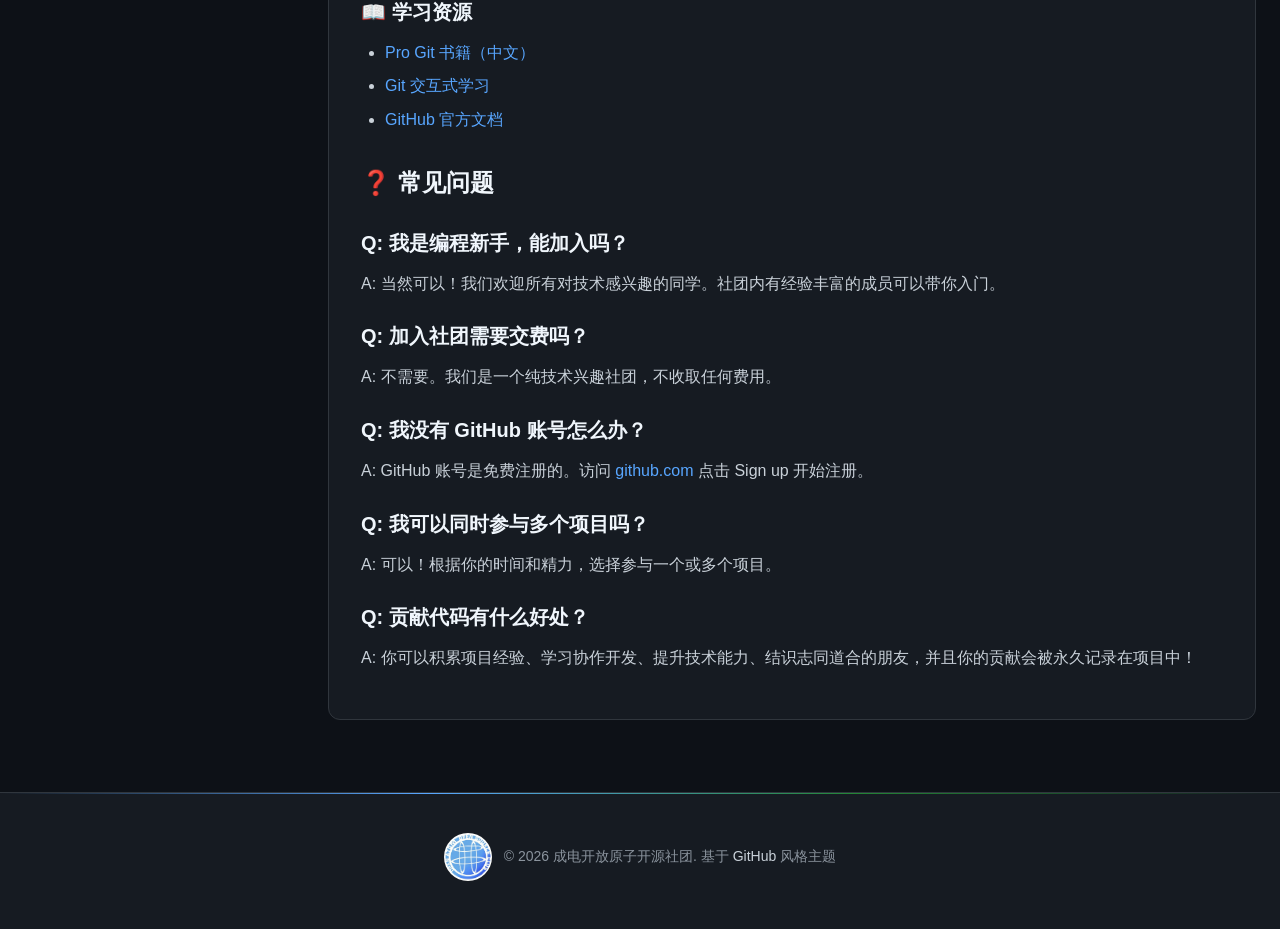
==== commit 266857f4: "feat: rename club name to 成电开放原子开源社团 (77 replacements across 14 files)" ====
--- a/docs/index.html
+++ b/docs/index.html
@@ -1,9 +1,9 @@
-<!DOCTYPE html>
+﻿<!DOCTYPE html>
 <html lang="zh-CN">
 <head>
     <meta charset="UTF-8">
     <meta name="viewport" content="width=device-width, initial-scale=1.0">
-    <title>文档中心 - OpenAtom Club</title>
+    <title>文档中心 - 成电开放原子开源社团</title>
     <link rel="stylesheet" href="../style.css">
 </head>
 <body>
@@ -11,8 +11,8 @@
     <nav class="navbar">
         <div class="nav-container">
             <a href="../index.html" class="nav-logo">
-                <img src="../assets/logo.jpg" alt="OpenAtom Club" class="nav-logo-img">
-                <span class="logo-text">OpenAtom Club</span>
+                <img src="../assets/logo.jpg?v=2" alt="成电开放原子开源社团" class="nav-logo-img">
+                <span class="logo-text">成电开放原子开源社团</span>
             </a>
             <ul class="nav-links">
                 <li><a href="../index.html" class="nav-link">首页</a></li>
@@ -57,12 +57,12 @@
         <!-- 右侧主内容 -->
         <main class="content">
             <div class="doc-content">
-                <h1>📖 OpenAtom Club 文档中心</h1>
+                <h1>📖 成电开放原子开源社团 文档中心</h1>
 
                 <!-- 社团简介 -->
                 <section id="intro">
                     <h2>📌 社团简介</h2>
-                    <p>OpenAtom Club（开放原子开源社团）是一个致力于推广开源文化、学习开源技术的学生社团。我们相信开源精神可以让技术进步更快、更透明。</p>
+                    <p>成电开放原子开源社团（开放原子开源社团）是一个致力于推广开源文化、学习开源技术的学生社团。我们相信开源精神可以让技术进步更快、更透明。</p>
                     <h3>🎯 我们的目标</h3>
                     <ul>
                         <li>推广开源文化，让更多人了解并参与开源</li>
@@ -198,7 +198,7 @@
     <!-- 页脚 -->
     <footer class="footer">
         <div class="footer-content">
-            <p><img src="../assets/logo.jpg" alt="OpenAtom Club" class="footer-logo"> &copy; 2026 OpenAtom Club. 基于 <a href="https://github.com" target="_blank">GitHub</a> 风格主题</p>
+            <p><img src="../assets/logo.jpg?v=2" alt="成电开放原子开源社团" class="footer-logo"> &copy; 2026 成电开放原子开源社团. 基于 <a href="https://github.com" target="_blank">GitHub</a> 风格主题</p>
         </div>
     </footer>
 
@@ -227,7 +227,7 @@
     <script>
     (function(){
         var searchData=[
-            {title:"首页",desc:"OpenAtom Club 官方网站首页",icon:"🏠",url:"index.html"},
+            {title:"首页",desc:"成电开放原子开源社团 官方网站首页",icon:"🏠",url:"index.html"},
             {title:"成员",desc:"社团核心成员与活跃成员列表",icon:"👥",url:"members.html"},
             {title:"项目",desc:"社团正在开发的项目展示",icon:"🚀",url:"projects.html"},
             {title:"文档",desc:"社团介绍、Git 教程、常见问题",icon:"📄",url:"docs/index.html"},
--- a/style.css
+++ b/style.css
@@ -1,5 +1,5 @@
-/* ========================================
-   OpenAtom Club - GitHub Dark Theme
+﻿/* ========================================
+   成电开放原子开源社团 - GitHub Dark Theme
    颜色参考 GitHub 深色模式
    ======================================== */
 
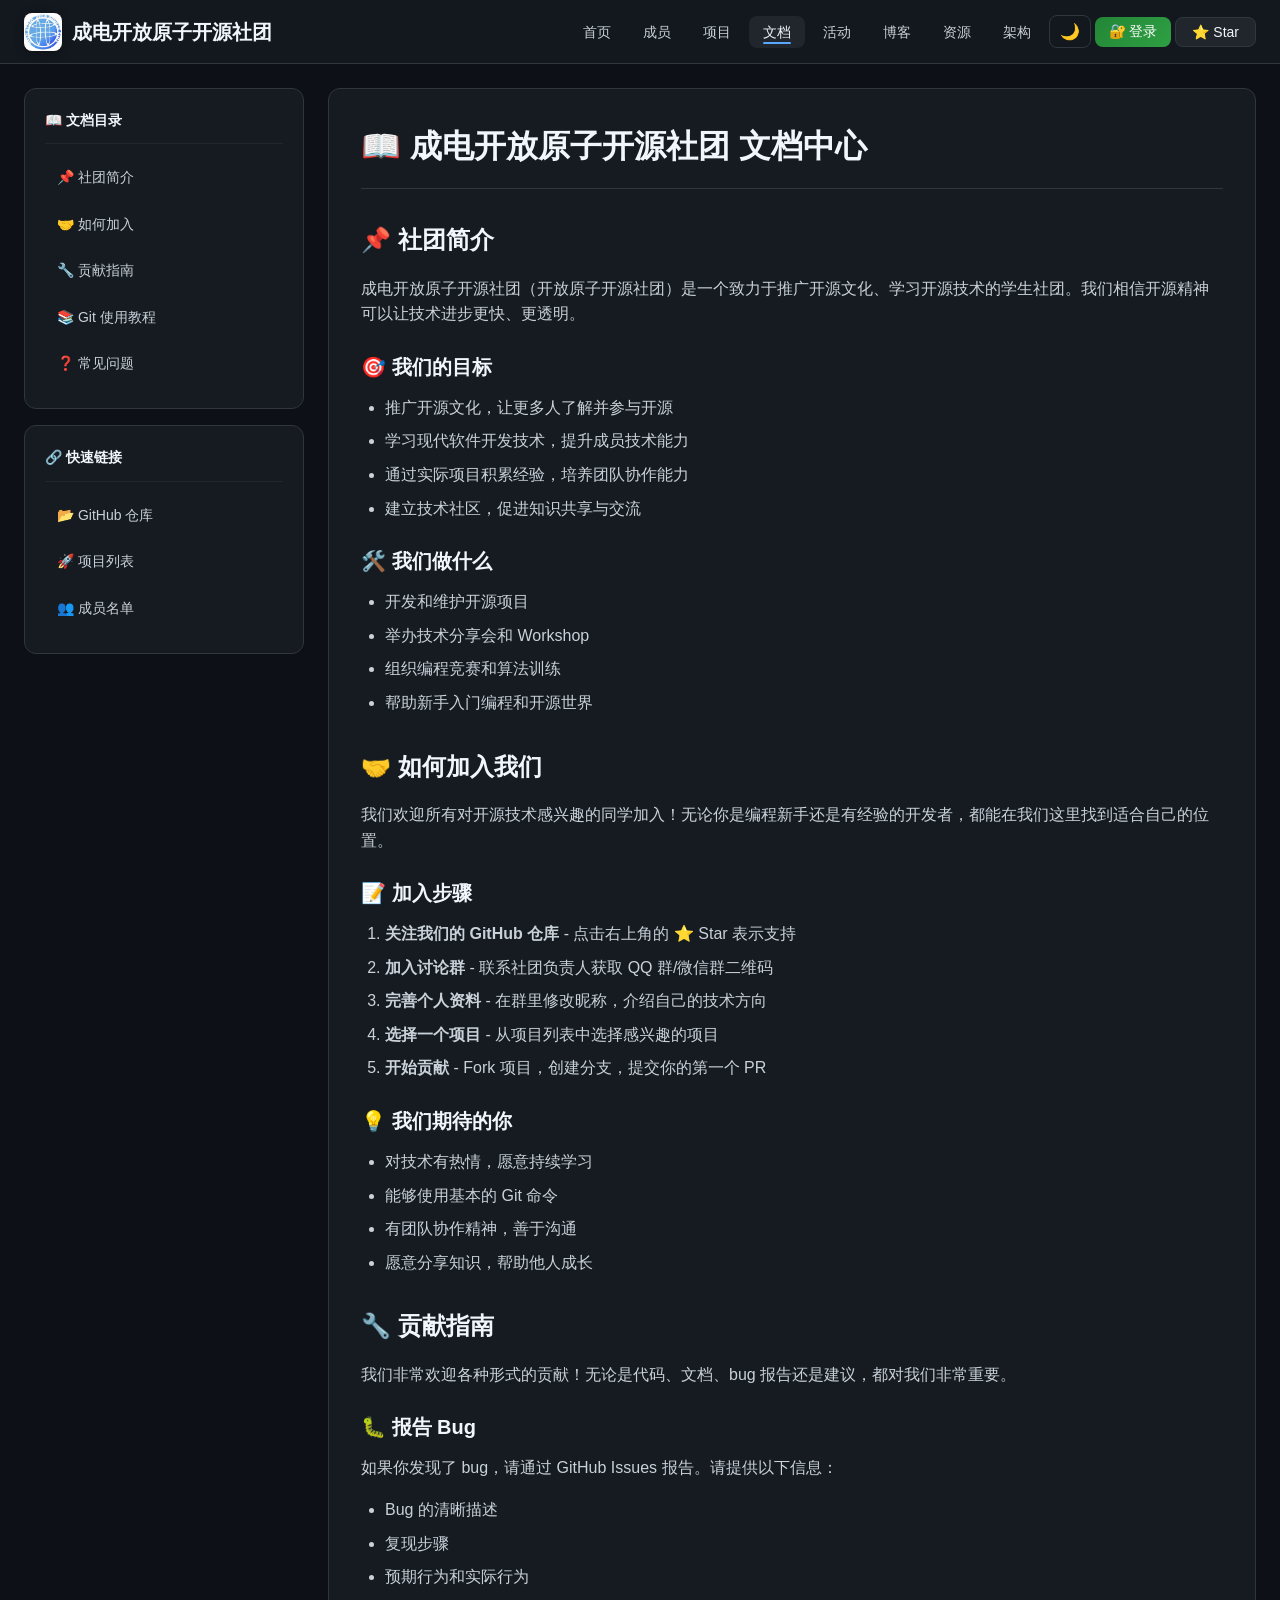
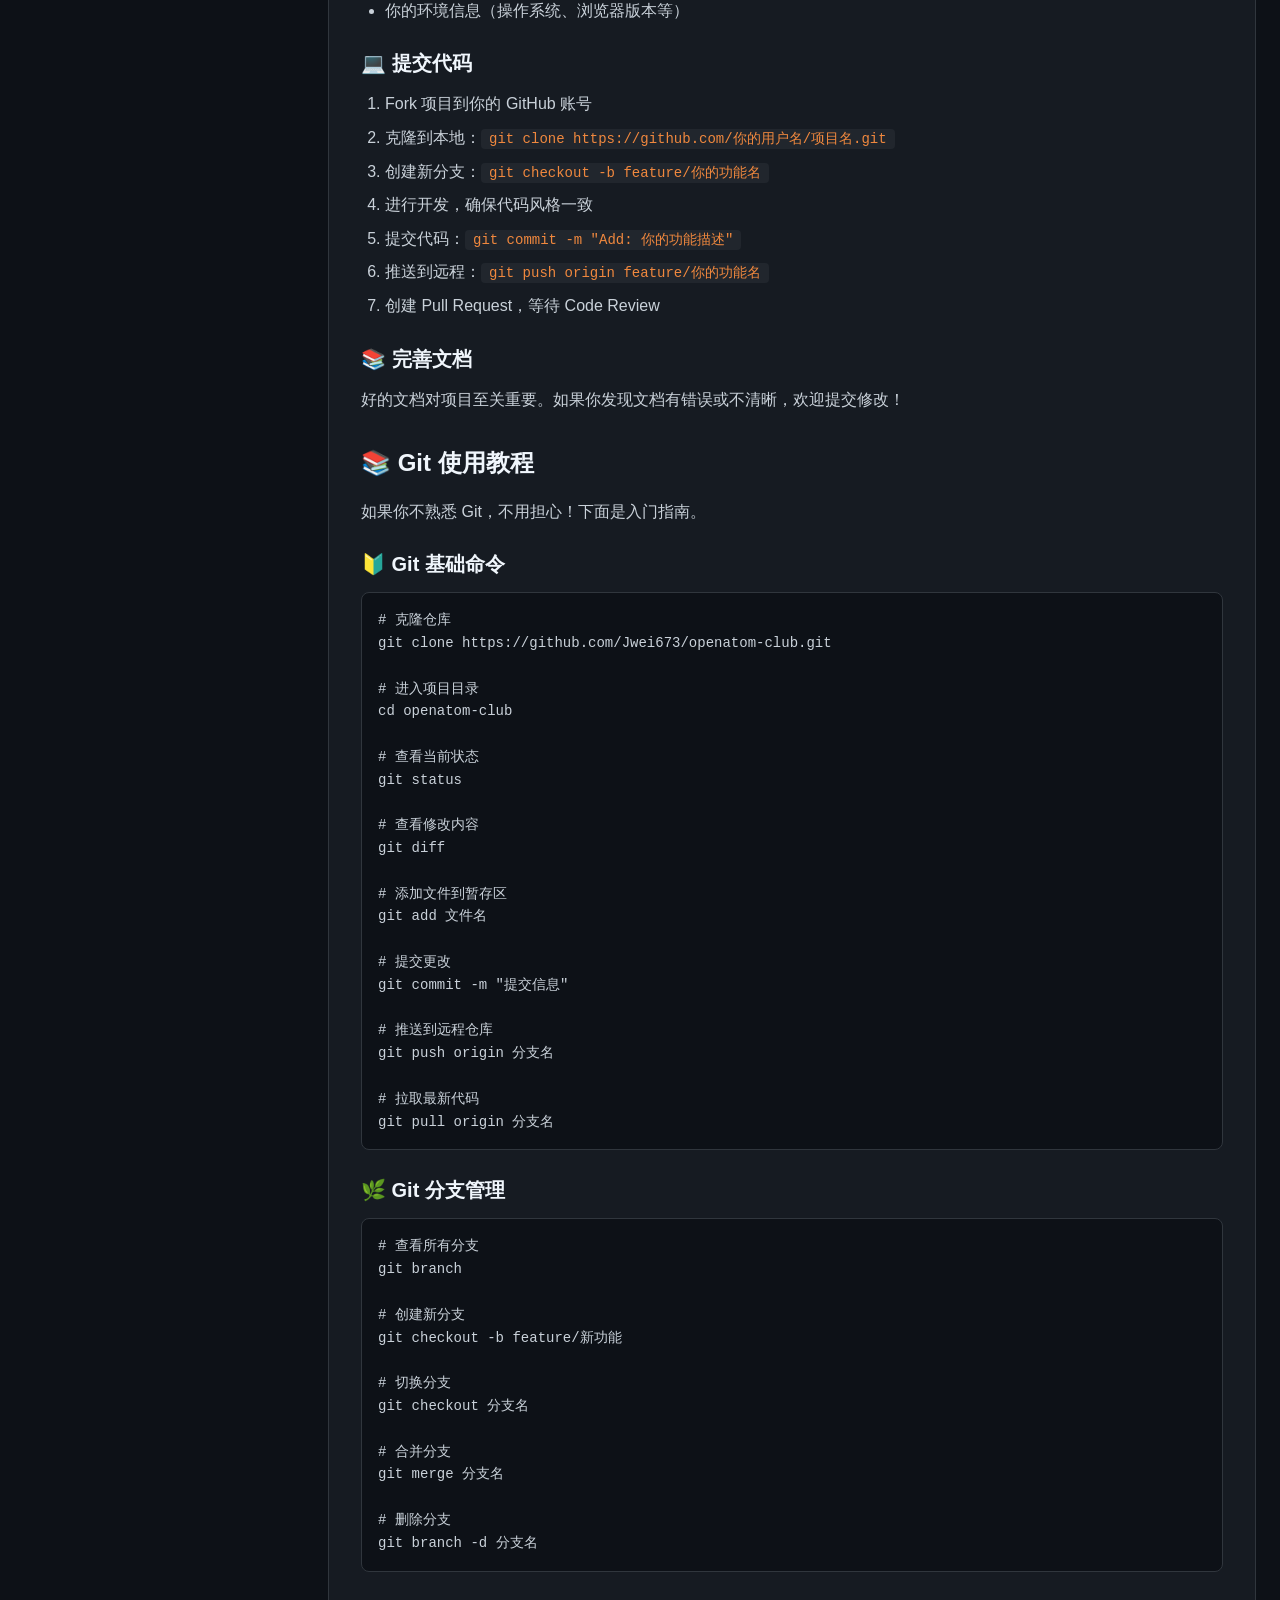
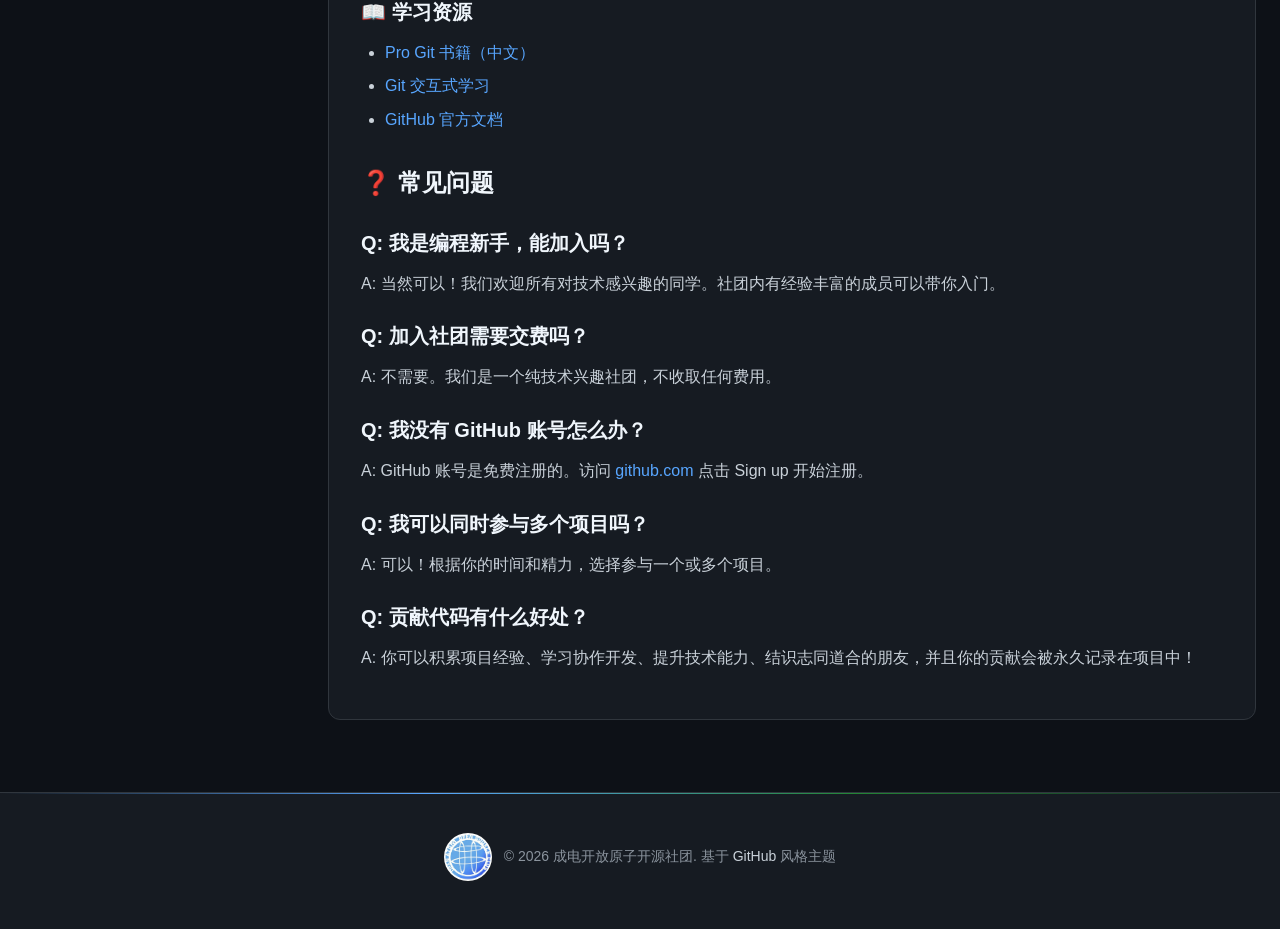
==== commit c1feeefa: "feat: add login modal UI (fake login, no backend) - Add login button in navbar (all 10 pages) - Add " ====
--- a/docs/index.html
+++ b/docs/index.html
@@ -24,6 +24,7 @@
                 <li><a href="../resources.html" class="nav-link">资源</a></li>
                 <li><a href="../architecture.html" class="nav-link">架构</a></li>
                 <li><button class="theme-toggle" onclick="toggleTheme()" title="切换主题">🌙</button></li>
+                <li><button class="login-trigger-btn" onclick="openLoginModal()" title="登录/注册">🔐 登录</button></li>
                 <li><a href="https://github.com/Jwei673/openatom-club" target="_blank" class="nav-btn">⭐ Star</a></li>
                         </ul>
 
@@ -203,7 +204,7 @@
     </footer>
 
     <!-- 共享脚本 -->
-    <script src="shared.js"></script>
+    <script src="../shared.js"></script>
 
     <!-- 全站搜索弹窗 -->
     <div class="search-overlay" id="searchOverlay" onclick="if(event.target.id==='searchOverlay'){closeSearch()}">
@@ -276,5 +277,91 @@
     })();
     </script>
 
+    <!-- ========== 登录弹窗 ========== -->
+    <div class="login-overlay" id="loginOverlay" onclick="closeLoginModal()"></div>
+    <div class="login-modal" id="loginModal">
+        <!-- 弹窗头部 -->
+        <div class="login-modal-header">
+            <h2 class="login-modal-title">🔐 <span>登录账号</span></h2>
+            <button class="login-close-btn" onclick="closeLoginModal()" title="关闭">×</button>
+        </div>
+
+        <!-- Tab 切换 -->
+        <div class="login-tabs">
+            <button class="login-tab active" data-tab="login" onclick="switchLoginTab('login')">登录</button>
+            <button class="login-tab" data-tab="register" onclick="switchLoginTab('register')">注册</button>
+        </div>
+
+        <!-- 表单容器 -->
+        <div class="login-form-container">
+            <!-- 登录表单 -->
+            <form class="login-form active" id="loginForm" onsubmit="handleLogin(event)">
+                <div class="login-input-group">
+                    <label class="login-label">用户名 / 邮箱</label>
+                    <input type="text" class="login-input" placeholder="请输入用户名或邮箱" required>
+                </div>
+                <div class="login-input-group">
+                    <label class="login-label">密码</label>
+                    <input type="password" class="login-input" placeholder="请输入密码" required>
+                </div>
+                <div class="login-options">
+                    <label class="login-remember">
+                        <input type="checkbox"> 记住我
+                    </label>
+                    <a href="#" class="login-forgot" onclick="alert('这是一个演示页面，忘记密码功能暂未实现'); return false;">忘记密码？</a>
+                </div>
+                <button type="submit" class="login-submit">登录</button>
+
+                <div class="login-divider">或使用以下方式登录</div>
+
+                <div class="login-social-btns">
+                    <button type="button" class="login-social-btn" onclick="alert('GitHub 登录功能开发中...')">
+                        <span>🐙</span> GitHub
+                    </button>
+                    <button type="button" class="login-social-btn" onclick="alert('微信登录功能开发中...')">
+                        <span>💬</span> 微信
+                    </button>
+                </div>
+            </form>
+
+            <!-- 注册表单 -->
+            <form class="login-form" id="registerForm" onsubmit="handleRegister(event)">
+                <div class="login-input-group">
+                    <label class="login-label">用户名</label>
+                    <input type="text" class="login-input" placeholder="请输入用户名" required>
+                </div>
+                <div class="login-input-group">
+                    <label class="login-label">邮箱</label>
+                    <input type="email" class="login-input" placeholder="请输入邮箱地址" required>
+                </div>
+                <div class="login-input-group">
+                    <label class="login-label">密码</label>
+                    <input type="password" class="login-input" placeholder="请设置密码（至少6位）" minlength="6" required>
+                </div>
+                <div class="login-input-group">
+                    <label class="login-label">确认密码</label>
+                    <input type="password" class="login-input" placeholder="请再次输入密码" required>
+                </div>
+                <button type="submit" class="login-submit">注册</button>
+
+                <div class="login-divider">或使用以下方式注册</div>
+
+                <div class="login-social-btns">
+                    <button type="button" class="login-social-btn" onclick="alert('GitHub 注册功能开发中...')">
+                        <span>🐙</span> GitHub
+                    </button>
+                    <button type="button" class="login-social-btn" onclick="alert('微信注册功能开发中...')">
+                        <span>💬</span> 微信
+                    </button>
+                </div>
+            </form>
+        </div>
+
+        <!-- 弹窗底部 -->
+        <div class="login-footer">
+            登录即表示同意 <a href="#" onclick="alert('服务条款页面开发中...'); return false;">服务条款</a> 和 <a href="#" onclick="alert('隐私政策页面开发中...'); return false;">隐私政策</a>
+        </div>
+    </div>
+
 </body>
 </html>
--- a/style.css
+++ b/style.css
@@ -1709,3 +1709,319 @@
 img[loading="lazy"].loaded {
     opacity: 1;
 }
+
+/* ========================================
+   🔐 登录弹窗样式
+   ======================================== */
+
+/* 弹窗遮罩层 */
+.login-overlay {
+    position: fixed;
+    top: 0;
+    left: 0;
+    right: 0;
+    bottom: 0;
+    background: rgba(0, 0, 0, 0.75);
+    backdrop-filter: blur(4px);
+    -webkit-backdrop-filter: blur(4px);
+    z-index: 2000;
+    opacity: 0;
+    visibility: hidden;
+    transition: opacity 0.3s ease, visibility 0.3s ease;
+}
+
+/* 弹窗容器 */
+.login-modal {
+    position: fixed;
+    top: 50%;
+    left: 50%;
+    transform: translate(-50%, -50%) scale(0.9);
+    z-index: 2001;
+    background: var(--bg-secondary);
+    border: 1px solid var(--border-primary);
+    border-radius: 16px;
+    width: 420px;
+    max-width: 90vw;
+    box-shadow: 0 16px 48px rgba(0, 0, 0, 0.4);
+    opacity: 0;
+    visibility: hidden;
+    transition: all 0.3s var(--ease-out-expo);
+}
+
+/* 弹窗显示状态 */
+.login-overlay.active,
+.login-modal.active {
+    opacity: 1;
+    visibility: visible;
+}
+.login-modal.active {
+    transform: translate(-50%, -50%) scale(1);
+}
+
+/* 弹窗头部 */
+.login-modal-header {
+    display: flex;
+    align-items: center;
+    justify-content: space-between;
+    padding: 20px 24px;
+    border-bottom: 1px solid var(--border-primary);
+}
+
+.login-modal-title {
+    font-size: 1.25rem;
+    font-weight: 600;
+    color: var(--text-primary);
+    display: flex;
+    align-items: center;
+    gap: 8px;
+}
+
+.login-close-btn {
+    width: 32px;
+    height: 32px;
+    border: none;
+    background: var(--bg-tertiary);
+    border-radius: 8px;
+    color: var(--text-secondary);
+    font-size: 1.25rem;
+    cursor: pointer;
+    transition: all 0.2s ease;
+    display: flex;
+    align-items: center;
+    justify-content: center;
+}
+.login-close-btn:hover {
+    background: var(--bg-hover);
+    color: var(--text-primary);
+    transform: rotate(90deg);
+}
+
+/* Tab 切换（登录/注册） */
+.login-tabs {
+    display: flex;
+    padding: 16px 24px;
+    gap: 8px;
+    border-bottom: 1px solid var(--border-primary);
+}
+
+.login-tab {
+    flex: 1;
+    padding: 10px 16px;
+    border: 1px solid var(--border-primary);
+    background: transparent;
+    color: var(--text-secondary);
+    font-size: 0.9rem;
+    font-weight: 500;
+    border-radius: 8px;
+    cursor: pointer;
+    transition: all 0.2s ease;
+}
+.login-tab:hover {
+    background: var(--bg-tertiary);
+    color: var(--text-primary);
+}
+.login-tab.active {
+    background: var(--accent-green);
+    border-color: var(--accent-green);
+    color: white;
+}
+
+/* 表单内容区 */
+.login-form-container {
+    padding: 24px;
+}
+
+.login-form {
+    display: none;
+}
+.login-form.active {
+    display: block;
+    animation: slideUp 0.3s var(--ease-out-expo);
+}
+
+/* 表单输入组 */
+.login-input-group {
+    margin-bottom: 16px;
+}
+
+.login-label {
+    display: block;
+    font-size: 0.85rem;
+    font-weight: 500;
+    color: var(--text-secondary);
+    margin-bottom: 6px;
+}
+
+.login-input {
+    width: 100%;
+    padding: 12px 14px;
+    background: var(--bg-tertiary);
+    border: 1px solid var(--border-primary);
+    border-radius: 8px;
+    color: var(--text-primary);
+    font-size: 0.95rem;
+    transition: all 0.2s ease;
+}
+.login-input:focus {
+    outline: none;
+    border-color: var(--accent-blue);
+    box-shadow: 0 0 0 3px rgba(88, 166, 255, 0.15);
+}
+.login-input::placeholder {
+    color: var(--text-muted);
+}
+
+/* 记住我 & 忘记密码 */
+.login-options {
+    display: flex;
+    align-items: center;
+    justify-content: space-between;
+    margin-bottom: 20px;
+    font-size: 0.85rem;
+}
+
+.login-remember {
+    display: flex;
+    align-items: center;
+    gap: 6px;
+    color: var(--text-secondary);
+    cursor: pointer;
+}
+.login-remember input[type="checkbox"] {
+    width: 16px;
+    height: 16px;
+    accent-color: var(--accent-green);
+}
+
+.login-forgot {
+    color: var(--accent-blue);
+    font-size: 0.85rem;
+}
+.login-forgot:hover {
+    text-decoration: underline;
+}
+
+/* 提交按钮 */
+.login-submit {
+    width: 100%;
+    padding: 12px 20px;
+    background: var(--accent-green);
+    border: none;
+    border-radius: 8px;
+    color: white;
+    font-size: 1rem;
+    font-weight: 600;
+    cursor: pointer;
+    transition: all 0.2s ease;
+    position: relative;
+    overflow: hidden;
+}
+.login-submit:hover {
+    background: var(--accent-green-hover);
+    transform: translateY(-1px);
+    box-shadow: 0 4px 16px rgba(35, 134, 54, 0.4);
+}
+.login-submit:active {
+    transform: translateY(0);
+}
+
+/* 分隔线 */
+.login-divider {
+    display: flex;
+    align-items: center;
+    gap: 12px;
+    margin: 20px 0;
+    color: var(--text-muted);
+    font-size: 0.85rem;
+}
+.login-divider::before,
+.login-divider::after {
+    content: '';
+    flex: 1;
+    height: 1px;
+    background: var(--border-primary);
+}
+
+/* 第三方登录按钮 */
+.login-social-btns {
+    display: flex;
+    gap: 12px;
+}
+
+.login-social-btn {
+    flex: 1;
+    padding: 10px 16px;
+    background: var(--bg-tertiary);
+    border: 1px solid var(--border-primary);
+    border-radius: 8px;
+    color: var(--text-primary);
+    font-size: 0.9rem;
+    font-weight: 500;
+    cursor: pointer;
+    transition: all 0.2s ease;
+    display: flex;
+    align-items: center;
+    justify-content: center;
+    gap: 8px;
+}
+.login-social-btn:hover {
+    background: var(--bg-hover);
+    border-color: var(--border-hover);
+    transform: translateY(-1px);
+}
+
+/* 弹窗底部提示 */
+.login-footer {
+    padding: 16px 24px;
+    border-top: 1px solid var(--border-primary);
+    text-align: center;
+    font-size: 0.85rem;
+    color: var(--text-muted);
+}
+
+.login-footer a {
+    color: var(--accent-blue);
+    font-weight: 500;
+}
+
+/* 导航栏登录按钮 */
+.login-trigger-btn {
+    background: linear-gradient(135deg, var(--accent-green) 0%, #2ea043 100%);
+    color: white;
+    padding: 6px 14px;
+    border-radius: 8px;
+    font-size: 0.875rem;
+    font-weight: 500;
+    border: none;
+    cursor: pointer;
+    transition: all 0.25s var(--ease-out-expo);
+    display: flex;
+    align-items: center;
+    gap: 6px;
+}
+.login-trigger-btn:hover {
+    transform: translateY(-1px);
+    box-shadow: 0 4px 16px rgba(35, 134, 54, 0.4);
+}
+
+/* 成功提示动画 */
+.login-success-msg {
+    text-align: center;
+    padding: 40px 20px;
+    animation: scaleIn 0.4s var(--ease-out-back);
+}
+.login-success-msg .icon {
+    font-size: 4rem;
+    margin-bottom: 16px;
+    animation: float 2s ease-in-out infinite;
+}
+.login-success-msg h3 {
+    font-size: 1.25rem;
+    color: var(--text-primary);
+    margin-bottom: 8px;
+}
+.login-success-msg p {
+    color: var(--text-secondary);
+    font-size: 0.9rem;
+}
+
